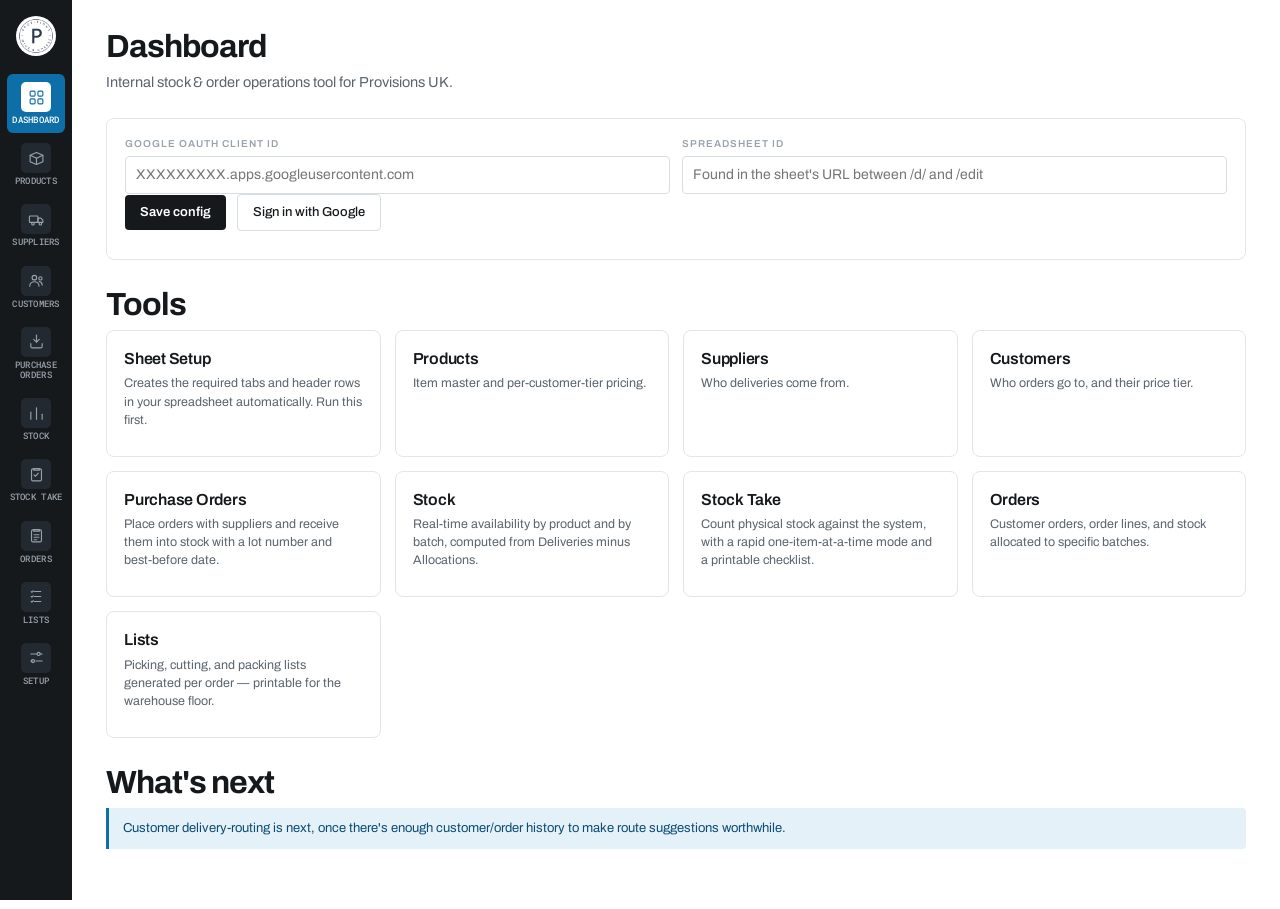
==== index.html @ 81fac797 "Make the "Needs attention" stat clickable, and show all attention reasons Clicking the tile toggles " ====
<!DOCTYPE html>
<html lang="en">
<head>
<meta charset="UTF-8">
<meta name="viewport" content="width=device-width, initial-scale=1">
<title>Provisions — Dashboard</title>
<script src="https://accounts.google.com/gsi/client" async defer></script>
<link rel="preconnect" href="https://fonts.googleapis.com">
<link rel="preconnect" href="https://fonts.gstatic.com" crossorigin>
<link href="https://fonts.googleapis.com/css2?family=Archivo:wght@400;500;600;700&family=Roboto+Mono:wght@400;500;700&display=swap" rel="stylesheet">
<link rel="stylesheet" href="css/style.css?v=11">
<link rel="icon" type="image/png" href="img/favicon.png">
</head>
<body>

<div class="app-sidebar">
  <a class="brand" href="index.html" title="Provisions UK"><img src="img/logo.png" alt="Provisions"></a>
  <nav class="app-nav">
    <a href="index.html" aria-current="page" title="Dashboard"><span class="rail-icon"><svg viewBox="0 0 24 24" fill="none" stroke="currentColor" stroke-width="1.6" stroke-linecap="round" stroke-linejoin="round"><rect x="3" y="3" width="7" height="7" rx="1.5"/><rect x="14" y="3" width="7" height="7" rx="1.5"/><rect x="3" y="14" width="7" height="7" rx="1.5"/><rect x="14" y="14" width="7" height="7" rx="1.5"/></svg></span><span class="rail-label">Dashboard</span></a>
    <a href="products.html" title="Products"><span class="rail-icon"><svg viewBox="0 0 24 24" fill="none" stroke="currentColor" stroke-width="1.6" stroke-linecap="round" stroke-linejoin="round"><path d="M3 7.5l9-4 9 4-9 4-9-4z"/><path d="M3 7.5v9l9 4 9-4v-9"/><path d="M12 11.5v9"/></svg></span><span class="rail-label">Products</span></a>
    <a href="suppliers.html" title="Suppliers"><span class="rail-icon"><svg viewBox="0 0 24 24" fill="none" stroke="currentColor" stroke-width="1.6" stroke-linecap="round" stroke-linejoin="round"><rect x="2" y="7" width="12" height="9" rx="1"/><path d="M14 10h4l3 3v3h-7z"/><circle cx="7" cy="18" r="1.8"/><circle cx="17.5" cy="18" r="1.8"/></svg></span><span class="rail-label">Suppliers</span></a>
    <a href="customers.html" title="Customers"><span class="rail-icon"><svg viewBox="0 0 24 24" fill="none" stroke="currentColor" stroke-width="1.6" stroke-linecap="round" stroke-linejoin="round"><circle cx="9" cy="8" r="3.2"/><path d="M2.5 20c0-3.6 2.9-6.2 6.5-6.2s6.5 2.6 6.5 6.2"/><circle cx="17.5" cy="9" r="2.3"/><path d="M15.8 13.5c2.6.5 4.2 2.4 4.2 5"/></svg></span><span class="rail-label">Customers</span></a>
    <a href="purchase-orders.html" title="Purchase Orders"><span class="rail-icon"><svg viewBox="0 0 24 24" fill="none" stroke="currentColor" stroke-width="1.6" stroke-linecap="round" stroke-linejoin="round"><path d="M12 3v10"/><path d="M8 9l4 4 4-4"/><path d="M4 15v4a2 2 0 0 0 2 2h12a2 2 0 0 0 2-2v-4"/></svg></span><span class="rail-label">Purchase orders</span></a>
    <a href="stock.html" title="Stock"><span class="rail-icon"><svg viewBox="0 0 24 24" fill="none" stroke="currentColor" stroke-width="1.6" stroke-linecap="round" stroke-linejoin="round"><path d="M4 20V10"/><path d="M12 20V4"/><path d="M20 20v-7"/></svg></span><span class="rail-label">Stock</span></a>
    <a href="stock-take.html" title="Stock Take"><span class="rail-icon"><svg viewBox="0 0 24 24" fill="none" stroke="currentColor" stroke-width="1.6" stroke-linecap="round" stroke-linejoin="round"><rect x="5" y="4" width="14" height="17" rx="2"/><path d="M9 3.5h6a1 1 0 0 1 1 1V6H8V4.5a1 1 0 0 1 1-1z"/><path d="M8.5 12.5l2 2 4-4.5"/></svg></span><span class="rail-label">Stock Take</span></a>
    <a href="orders.html" title="Orders"><span class="rail-icon"><svg viewBox="0 0 24 24" fill="none" stroke="currentColor" stroke-width="1.6" stroke-linecap="round" stroke-linejoin="round"><rect x="5" y="4" width="14" height="17" rx="2"/><path d="M9 3.5h6a1 1 0 0 1 1 1V6H8V4.5a1 1 0 0 1 1-1z"/><path d="M8.5 11h7M8.5 14.5h7M8.5 18h4"/></svg></span><span class="rail-label">Orders</span></a>
    <a href="lists.html" title="Lists"><span class="rail-icon"><svg viewBox="0 0 24 24" fill="none" stroke="currentColor" stroke-width="1.6" stroke-linecap="round" stroke-linejoin="round"><path d="M9 5h9M9 12h9M9 19h9"/><path d="M4.5 5l1 1 2-2M4.5 12l1 1 2-2M4.5 19l1 1 2-2"/></svg></span><span class="rail-label">Lists</span></a>
    <a href="setup.html" title="Setup"><span class="rail-icon"><svg viewBox="0 0 24 24" fill="none" stroke="currentColor" stroke-width="1.6" stroke-linecap="round" stroke-linejoin="round"><path d="M4 7h9M17 7h3M4 17h3M11 17h9"/><circle cx="15" cy="7" r="2.2"/><circle cx="7" cy="17" r="2.2"/></svg></span><span class="rail-label">Setup</span></a>
  </nav>
</div>

<main>
  <h2>Dashboard</h2>
  <p class="sub">Internal stock &amp; order operations tool for Provisions UK.</p>

  <div class="panel">
    <div class="panel-b" id="authArea">
      <div class="inline">
        <div class="field">
          <label>Google OAuth Client ID</label>
          <input id="clientId" placeholder="XXXXXXXXX.apps.googleusercontent.com">
        </div>
        <div class="field">
          <label>Spreadsheet ID</label>
          <input id="spreadsheetId" placeholder="Found in the sheet's URL between /d/ and /edit">
        </div>
      </div>
      <button type="button" class="btn" id="saveConfigBtn">Save config</button>
      <button type="button" class="btn ghost" id="signInBtn" style="margin-left:8px;">Sign in with Google</button>
      <div id="status" class="mono" style="margin-top:10px; font-size:12.5px; color:var(--steel);"></div>
    </div>
  </div>

  <div class="panel" id="upcomingCard" style="display:none;">
    <div class="panel-h" style="border:none; background:none; padding:0 0 8px;">
      <h3 style="text-transform:none; letter-spacing:normal; font-size:15px; color:var(--ink); font-weight:600;">Upcoming deliveries</h3>
    </div>
    <div id="upcomingList"></div>
  </div>

  <h2 style="margin-top:28px;">Tools</h2>
  <div class="grid">
    <a class="card" href="setup.html">
      <div class="nm">Sheet Setup</div>
      <div class="meta" style="font-family:Archivo,system-ui,sans-serif; font-size:12.5px; color:var(--steel); text-transform:none; letter-spacing:normal;">Creates the required tabs and header rows in your spreadsheet automatically. Run this first.</div>
    </a>
    <a class="card" href="products.html">
      <div class="nm">Products</div>
      <div class="meta" style="font-family:Archivo,system-ui,sans-serif; font-size:12.5px; color:var(--steel); text-transform:none; letter-spacing:normal;">Item master and per-customer-tier pricing.</div>
    </a>
    <a class="card" href="suppliers.html">
      <div class="nm">Suppliers</div>
      <div class="meta" style="font-family:Archivo,system-ui,sans-serif; font-size:12.5px; color:var(--steel); text-transform:none; letter-spacing:normal;">Who deliveries come from.</div>
    </a>
    <a class="card" href="customers.html">
      <div class="nm">Customers</div>
      <div class="meta" style="font-family:Archivo,system-ui,sans-serif; font-size:12.5px; color:var(--steel); text-transform:none; letter-spacing:normal;">Who orders go to, and their price tier.</div>
    </a>
    <a class="card" href="purchase-orders.html">
      <div class="nm">Purchase Orders</div>
      <div class="meta" style="font-family:Archivo,system-ui,sans-serif; font-size:12.5px; color:var(--steel); text-transform:none; letter-spacing:normal;">Place orders with suppliers and receive them into stock with a lot number and best-before date.</div>
    </a>
    <a class="card" href="stock.html">
      <div class="nm">Stock</div>
      <div class="meta" style="font-family:Archivo,system-ui,sans-serif; font-size:12.5px; color:var(--steel); text-transform:none; letter-spacing:normal;">Real-time availability by product and by batch, computed from Deliveries minus Allocations.</div>
    </a>
    <a class="card" href="stock-take.html">
      <div class="nm">Stock Take</div>
      <div class="meta" style="font-family:Archivo,system-ui,sans-serif; font-size:12.5px; color:var(--steel); text-transform:none; letter-spacing:normal;">Count physical stock against the system, with a rapid one-item-at-a-time mode and a printable checklist.</div>
    </a>
    <a class="card" href="orders.html">
      <div class="nm">Orders</div>
      <div class="meta" style="font-family:Archivo,system-ui,sans-serif; font-size:12.5px; color:var(--steel); text-transform:none; letter-spacing:normal;">Customer orders, order lines, and stock allocated to specific batches.</div>
    </a>
    <a class="card" href="lists.html">
      <div class="nm">Lists</div>
      <div class="meta" style="font-family:Archivo,system-ui,sans-serif; font-size:12.5px; color:var(--steel); text-transform:none; letter-spacing:normal;">Picking, cutting, and packing lists generated per order — printable for the warehouse floor.</div>
    </a>
  </div>

  <h2 style="margin-top:28px;">What's next</h2>
  <div class="note info">
    Customer delivery-routing is next, once there's enough customer/order history to make route
    suggestions worthwhile.
  </div>
</main>

<script src="js/config.js?v=1"></script>
<script src="js/sheets.js?v=1"></script>
<script src="js/util.js?v=1"></script>
<script>
  const status = document.getElementById('status');
  const signInBtn = document.getElementById('signInBtn');
  let tokenClient = null;

  function setStatus(msg, kind) {
    status.textContent = msg;
    status.style.color = kind === 'error' ? 'var(--crit)' : kind === 'ok' ? 'var(--ok)' : 'var(--steel)';
  }

  function refreshSignedInUI() {
    const token = tryResumeSession();
    if (token) {
      setStatus('Signed in — session active.', 'ok');
    }
  }

  // Turns a sheet's [header, ...rows] into plain objects keyed by header text.
  function toObjects(rows) {
    if (!rows.length) return [];
    const [head, ...rest] = rows;
    return rest.map(r => { const o = {}; head.forEach((h, i) => { o[h] = r[i] ?? ''; }); return o; });
  }

  function fmtDateShort(iso) {
    if (!iso) return '';
    const d = new Date(iso + 'T00:00:00');
    if (isNaN(d)) return iso;
    return d.toLocaleDateString('en-GB', { day: 'numeric', month: 'short', year: 'numeric' });
  }

  function fmtDateRange(s, e) {
    if (!s) return 'No date set';
    if (!e || e === s) return fmtDateShort(s);
    return `${fmtDateShort(s)} – ${fmtDateShort(e)}`;
  }

  // Purchase orders still awaiting delivery, soonest expected first — a
  // quick "what's arriving and roughly when" glance without leaving the
  // Dashboard. See purchase-orders.html for the full workflow.
  async function loadUpcoming() {
    const cfg = getStoredConfig();
    const token = tryResumeSession();
    const card = document.getElementById('upcomingCard');
    if (!token || !cfg.spreadsheetId) { card.style.display = 'none'; return; }
    card.style.display = 'block';
    const list = document.getElementById('upcomingList');
    try {
      const [poRows, polRows] = await Promise.all([
        sheetsGet(cfg.spreadsheetId, 'PurchaseOrders!A:Z', token),
        sheetsGet(cfg.spreadsheetId, 'PurchaseOrderLines!A:Z', token)
      ]);
      const pos = toObjects(poRows).filter(o => o.STATUS === 'Ordered' || !o.STATUS);
      pos.sort((a, b) => (a['EXPECTED START DATE'] || '9999').localeCompare(b['EXPECTED START DATE'] || '9999'));
      const countByPoId = {};
      toObjects(polRows).forEach(l => { countByPoId[l['PO ID']] = (countByPoId[l['PO ID']] || 0) + 1; });

      if (!pos.length) {
        list.innerHTML = `<div class="empty" style="padding:14px;">Nothing on order right now.</div>`;
        return;
      }
      list.innerHTML = pos.map(po => `
        <div class="bk-line">
          <div class="t"><strong>${escapeHtml(po.SUPPLIER)}</strong><span class="muted">${escapeHtml(po.ID)}</span></div>
          <div style="display:flex; justify-content:space-between; margin-top:2px; color:var(--steel); font-size:12px;">
            <span>${escapeHtml(fmtDateRange(po['EXPECTED START DATE'], po['EXPECTED END DATE']))}</span>
            <span>${countByPoId[po.ID] || 0} item(s)</span>
          </div>
        </div>
      `).join('') + `<div style="margin-top:10px;"><a href="purchase-orders.html" style="font-size:12.5px; color:var(--chill);">View all purchase orders →</a></div>`;
    } catch (err) {
      list.innerHTML = `<div class="note" style="margin:0;">Error loading purchase orders: ${escapeHtml(err.message)}</div>`;
    }
  }

  window.addEventListener('load', () => {
    const cfg = getStoredConfig();
    document.getElementById('clientId').value = cfg.clientId;
    document.getElementById('spreadsheetId').value = cfg.spreadsheetId;
    refreshSignedInUI();
    loadUpcoming();
  });

  document.getElementById('saveConfigBtn').addEventListener('click', () => {
    const clientId = document.getElementById('clientId').value.trim();
    const spreadsheetId = document.getElementById('spreadsheetId').value.trim();
    if (!clientId || !spreadsheetId) { setStatus('Enter both fields before saving.', 'error'); return; }
    saveStoredConfig(clientId, spreadsheetId);
    setStatus('Config saved for this browser.', 'ok');
  });

  signInBtn.addEventListener('click', () => {
    const clientId = document.getElementById('clientId').value.trim();
    if (!clientId) { setStatus('Paste your OAuth Client ID first.', 'error'); return; }
    tokenClient = initGoogleAuth({
      clientId,
      onToken: () => { setStatus('Signed in — session active.', 'ok'); loadUpcoming(); },
      onError: (err) => setStatus('Sign-in error: ' + err, 'error')
    });
    tokenClient.requestAccessToken();
  });
</script>
</body>
</html>
---- css/style.css ----
/* Provisions London — "Catalogue" restyle (option 1c)
   Drop-in replacement for css/style.css. Every selector from the previous
   sheet is still here, so all ten pages pick the new look up without any
   markup changes. Bump the ?v= query on each page's <link> when you deploy.

   What changed, in short:
   - Type: page titles are bigger and tighter; product/record names read as
     names, not as cells. Labels and column heads got quieter.
   - Tables: roomier rows, larger photo thumbnails, a 2px ink rule under the
     header instead of a grey fill, and optional category group rows
     (`tr.group` — see js/crud-page.js's `groupBy`).
   - Cards & stats: the bordered stat box is now a bare figure — number,
     label, nothing else. `.ticket` keeps the ink readout for the numbers
     that genuinely matter.
   - Sidebar, palette and every state colour are unchanged.
*/

:root{
  --ink:#16191C; --slate:#2C3238; --steel:#5A646E; --mist:#98A2AC;
  --line:#D8DDE2; --hair:#EDF0F2; --paper:#F7F8F9; --white:#fff;
  --chill:#0E6FA8; --chill-bg:#E4F1F9;
  --warn:#B4400E; --warn-bg:#FFE7D6;
  --yell:#7A6100; --yell-bg:#FBF3C0;
  --crit:#A32020; --crit-bg:#FBE7E7;
  --ok:#1F7A44; --ok-bg:#E4F3EA;
}
*{box-sizing:border-box;margin:0;padding:0}
body{font-family:Archivo,system-ui,sans-serif;background:var(--white);color:var(--ink);font-size:14px;line-height:1.45;-webkit-font-smoothing:antialiased}
.mono{font-family:'Roboto Mono',monospace;font-variant-numeric:tabular-nums}
button{font:inherit;cursor:pointer;border:none;background:none;color:inherit}
input,select,textarea{font:inherit;color:inherit}
:focus-visible{outline:2px solid var(--chill);outline-offset:2px}
::selection{background:var(--chill-bg)}

/* ---- chrome: left icon rail, ink palette (unchanged) */
.app-sidebar{position:fixed;top:0;left:0;bottom:0;width:72px;background:var(--ink);display:flex;flex-direction:column;align-items:center;gap:4px;padding:16px 0 20px;overflow-y:auto;z-index:20}
.app-sidebar .brand{display:grid;place-items:center;width:40px;height:40px;margin-bottom:14px;border-radius:50%;background:#fff;text-decoration:none;flex-shrink:0;overflow:hidden}
.app-sidebar .brand img{width:100%;height:100%;display:block}
.app-nav{display:flex;flex-direction:column;align-items:center;gap:2px;width:100%}
.app-nav a{display:flex;flex-direction:column;align-items:center;gap:3px;width:58px;padding:8px 2px;border-radius:6px;text-decoration:none;color:var(--mist);transition:background .12s ease,color .12s ease}
.app-nav a:hover{background:#232930;color:#fff}
.app-nav a[aria-current=page]{background:var(--chill);color:#fff}
.app-nav a[aria-current=page] .rail-icon{background:#fff;color:var(--chill)}
.rail-icon{display:grid;place-items:center;width:30px;height:30px;border-radius:5px;background:#232930;color:inherit}
.rail-icon svg{width:17px;height:17px}
.rail-label{font-family:'Roboto Mono',monospace;font-size:8.5px;font-weight:500;letter-spacing:.03em;text-transform:uppercase;text-align:center;line-height:1.2}
main{padding:30px 34px 44px;max-width:1500px;margin:0 auto 0 72px}
@media (max-width:640px){
  .app-sidebar{width:56px}
  .app-sidebar .brand{width:28px;height:28px;font-size:13px}
  .app-nav a{width:48px;padding:6px 2px}
  .rail-icon{width:24px;height:24px}
  .rail-icon svg{width:14px;height:14px}
  .rail-label{font-size:7.5px}
  main{margin-left:56px!important;padding:18px 14px}
}

/* ---- structure: the page title carries the weight now */
h2{font-size:32px;font-weight:700;letter-spacing:-.03em;line-height:1.06;margin-bottom:8px}
.sub{color:var(--steel);font-size:14.5px;line-height:1.5;margin-bottom:24px;max-width:66ch;text-wrap:pretty}
.kicker{font-family:'Roboto Mono',monospace;font-size:10.5px;letter-spacing:.15em;text-transform:uppercase;color:var(--chill);display:block;margin-bottom:6px}
.panel{background:var(--white);border:1px solid #E3E6E9;border-radius:8px;margin-bottom:20px;overflow:hidden}
.panel-h{padding:14px 18px;border-bottom:1px solid #E3E6E9;display:flex;align-items:center;gap:12px;flex-wrap:wrap;background:var(--white)}
.panel-h h3{font-size:15px;font-weight:600;letter-spacing:-.01em;color:var(--ink);text-transform:none}
.panel-b{padding:18px}
.row{display:flex;gap:18px;flex-wrap:wrap}
.col{flex:1;min-width:290px}

/* ---- tables: a catalogue listing, not a grid of cells */
table{width:100%;border-collapse:collapse;font-size:14px}
th{text-align:left;font-size:10px;text-transform:uppercase;letter-spacing:.1em;color:var(--mist);font-weight:600;padding:0 12px 10px;border-bottom:2px solid var(--ink);background:var(--white);position:sticky;top:0;z-index:2}
td{padding:13px 12px;border-bottom:1px solid var(--hair);vertical-align:middle}
tbody tr:hover{background:#FBFCFC}
td.num,th.num{text-align:right;font-family:'Roboto Mono',monospace;font-variant-numeric:tabular-nums}
td.num{font-size:13.5px;color:var(--steel)}
.scroll{max-height:640px;overflow:auto}
th.sortable{cursor:pointer;user-select:none;transition:color .12s}
th.sortable:hover{color:var(--ink)}
td.cell-detail{cursor:pointer;font-size:16px;font-weight:600;letter-spacing:-.015em;color:var(--ink)}
td.cell-detail:hover{color:var(--chill)}
td.cell-editable{cursor:pointer;border-radius:3px}
td.cell-editable:hover{background:var(--chill-bg)}
td.cell-editable input,td.cell-editable select{padding:4px 6px}
td img{border-radius:3px}

/* Category group rows — emitted by initCrudTable's `groupBy` option. */
tr.group td{padding:26px 12px 8px;border-bottom:2px solid var(--ink);background:var(--white)}
tr.group:hover{background:var(--white)}
tr.group:first-child td{padding-top:4px}
tr.group .g-name{font-size:15px;font-weight:700;letter-spacing:-.01em;color:var(--ink)}
tr.group .g-count{font-family:'Roboto Mono',monospace;font-size:11px;color:var(--mist);margin-left:10px}

/* Catalogue mode — emitted by initCrudTable's `catalogue` option (Products).
   Category tabs + bare stat figures + grouped card rows, in place of the
   plain sortable table. See js/crud-page.js's renderCatalogue(). */
.cat-toolbar{display:flex;align-items:flex-end;justify-content:space-between;gap:24px;flex-wrap:wrap;border-bottom:1px solid #E3E6E9;padding-bottom:0;margin-bottom:0}
.cat-tabs{display:flex;gap:0;flex-wrap:wrap}
.cat-tab{display:flex;align-items:center;gap:7px;padding:0 16px 10px;margin-bottom:-1px;border-bottom:2px solid transparent;color:var(--steel);font-size:14px;font-weight:500;cursor:pointer;background:none;border-left:none;border-right:none;border-top:none}
.cat-tab .n{font-family:'Roboto Mono',monospace;font-size:11px;color:var(--mist)}
.cat-tab.active{border-bottom-color:var(--ink);color:var(--ink);font-weight:600}
.cat-tab:hover:not(.active){color:var(--ink)}
.cat-search{display:flex;align-items:center;gap:8px;padding-bottom:10px}
.cat-search input[type="search"]{border:none;padding:0;width:170px;font-size:13px;color:var(--ink);background:none}
.cat-search input[type="search"]::placeholder{color:var(--mist)}
.cat-search kbd{font-family:'Roboto Mono',monospace;font-size:11px;color:var(--mist);border:1px solid #E3E6E9;border-radius:3px;padding:1px 5px}
.cat-stats{display:flex;gap:34px;flex-wrap:wrap;padding:22px 0 0}
.stat.filterable{cursor:pointer;border-radius:4px;padding:4px 8px;margin:-4px 26px -4px -8px;transition:background .12s ease}
.stat.filterable:hover{background:#F5F7F8}
.stat.filter-active{background:var(--warn-bg)}
.stat.filter-active .l{color:var(--warn)}
.cat-groups{padding:20px 0 0}
.cat-group{margin-bottom:26px}
.cat-group-head{display:flex;align-items:baseline;gap:10px;padding-bottom:8px;border-bottom:2px solid var(--ink)}
.cat-group-head .g-name{font-size:15px;font-weight:700;letter-spacing:-.01em;color:var(--ink)}
.cat-group-head .g-count{font-family:'Roboto Mono',monospace;font-size:11px;color:var(--mist)}
.cat-group-head .g-spacer{flex:1}
.cat-group-head .g-col{font-size:10px;text-transform:uppercase;letter-spacing:.1em;color:var(--mist);font-weight:600;width:110px;text-align:right}
.cat-group-head .g-col.gp{width:90px}
.cat-row{display:flex;align-items:center;gap:16px;padding:13px 0;border-bottom:1px solid var(--hair);cursor:pointer;flex-wrap:wrap}
.cat-row:hover{background:#FBFCFC}
.cat-row .cr-photo{width:54px;height:54px;border-radius:3px;background:var(--hair);flex:none;object-fit:cover;display:block}
.cat-row .cr-info{min-width:220px;flex:1}
.cat-row .cr-name-line{display:flex;align-items:baseline;gap:9px;flex-wrap:wrap}
.cat-row .cr-name{font-size:16px;font-weight:600;letter-spacing:-.015em;color:var(--ink)}
.cat-row .cr-sub{font-size:13px;color:var(--steel);margin-top:2px}
.cat-row .cr-meta{font-family:'Roboto Mono',monospace;font-size:11.5px;color:var(--mist);width:170px;flex:none}
.cat-row .cr-price{width:110px;text-align:right;font-family:'Roboto Mono',monospace;font-size:13.5px;color:var(--steel);font-variant-numeric:tabular-nums;flex:none}
.cat-row .cr-price.big{font-size:15px;font-weight:600;color:var(--ink)}
.cat-row .cr-gp{width:90px;text-align:right;font-family:'Roboto Mono',monospace;font-size:13.5px;font-weight:600;font-variant-numeric:tabular-nums;flex:none}

/* Detail dialog header, richer for catalogue mode: photo + kicker + subline */
.dlg-h.detail{align-items:flex-start;gap:18px}
.dlg-h.detail .dlg-photo{width:84px;height:84px;border-radius:3px;background:var(--hair);flex:none;object-fit:cover;display:block}
.dlg-h.detail .dlg-kicker{font-family:'Roboto Mono',monospace;font-size:10.5px;letter-spacing:.14em;text-transform:uppercase;color:var(--chill)}
.dlg-h.detail .ttl{margin-top:4px}
.row.grid3{display:grid;grid-template-columns:repeat(auto-fill,minmax(200px,1fr));gap:2px 24px}
.row.grid3 .col.field{min-width:0}

/* Search + column-visibility toolbar above a table */
.filter-bar{display:flex;gap:10px;align-items:center;flex-wrap:wrap;margin:0 0 6px}
.filter-bar input[type="search"]{width:280px}
.col-picker-wrap{position:relative;display:inline-block}
.col-menu{position:absolute;left:0;top:calc(100% + 6px);background:#fff;border:1px solid var(--line);border-radius:6px;box-shadow:0 12px 30px rgba(20,24,28,.18);padding:10px 12px;z-index:15;min-width:190px;max-height:280px;overflow-y:auto}
.col-menu label{display:flex;align-items:center;gap:8px;font-family:Archivo,sans-serif;font-size:13px;font-weight:400;color:var(--ink);text-transform:none;letter-spacing:normal;margin:6px 0;white-space:nowrap}
.col-menu label:first-child{margin-top:0}
.col-menu label:last-child{margin-bottom:0}
input[type="checkbox"]{width:auto}

/* ---- bits */
.tag{display:inline-block;font-family:'Roboto Mono',monospace;font-size:9.5px;letter-spacing:.06em;padding:2px 6px;border-radius:3px;text-transform:uppercase;font-weight:500;white-space:nowrap}
.t-chill{background:var(--chill-bg);color:var(--chill)}
.t-amb{background:#EEF0F2;color:var(--steel)}
.t-warn{background:var(--warn-bg);color:var(--warn)}
.t-yell{background:var(--yell-bg);color:var(--yell)}
.t-crit{background:var(--crit-bg);color:var(--crit)}
.t-ok{background:var(--ok-bg);color:var(--ok)}
.t-ldo{background:#F0E8F7;color:#6B3FA0}
.code{font-family:'Roboto Mono',monospace;font-size:11.5px;color:var(--mist)}
.muted{color:var(--mist)}
.neg{color:var(--crit);font-weight:600}
.btn{background:var(--ink);color:#fff;padding:8px 15px;border-radius:4px;font-size:13px;font-weight:600;transition:background .12s}
.btn:hover{background:var(--slate)}
.btn:active{background:#000}
.btn.ghost{background:none;color:var(--ink);border:1px solid var(--line);font-weight:500}
.btn.ghost:hover{background:#F5F7F8;border-color:#C7CDD3}
.btn.danger{background:var(--crit)}
.btn.danger:hover{background:#8A1A1A}
.btn:disabled{opacity:.4;cursor:not-allowed}
.btn.sm{padding:6px 11px;font-size:12px}
label{display:block;font-size:10px;text-transform:uppercase;letter-spacing:.1em;color:var(--mist);font-weight:600;margin-bottom:5px}
input,select,textarea{width:100%;padding:8px 10px;border:1px solid var(--line);border-radius:4px;background:#fff}
input:hover,select:hover,textarea:hover{border-color:#C7CDD3}
input:disabled,select:disabled{background:#F5F7F8;color:var(--steel);cursor:not-allowed}
input.mono{font-family:'Roboto Mono',monospace}
.field{margin-bottom:14px}
.inline{display:flex;gap:12px;align-items:flex-end;flex-wrap:wrap}
.inline .field{margin-bottom:0;flex:1;min-width:120px}

/* the signature: a weight-ticket readout for the number that matters */
.ticket{background:var(--ink);color:#fff;border-radius:5px;padding:14px 16px;display:flex;align-items:baseline;gap:12px}
.ticket .n{font-family:'Roboto Mono',monospace;font-size:30px;font-weight:700;letter-spacing:-.02em;line-height:1}
.ticket .u{font-family:'Roboto Mono',monospace;font-size:12px;color:var(--mist)}
.ticket .l{font-size:10px;text-transform:uppercase;letter-spacing:.1em;color:var(--mist);margin-left:auto;text-align:right;line-height:1.5}
.ticket.short .n{color:#FF8A8A}

/* stats read as figures on the page, not as boxes */
.stat{border:none;border-radius:0;padding:0;background:none;flex:0 0 auto;min-width:0;margin-right:34px}
.stat .n{display:block;font-family:'Roboto Mono',monospace;font-size:24px;font-weight:700;letter-spacing:-.02em;line-height:1.1;color:var(--ink)}
.stat .l{display:block;font-size:10px;text-transform:uppercase;letter-spacing:.1em;color:var(--mist);font-weight:600;margin-bottom:4px}
.stat.alert .n{color:var(--warn)}
.stat.bad .n{color:var(--crit)}

.note{background:var(--warn-bg);border-left:3px solid var(--warn);padding:11px 14px;font-size:13px;border-radius:0 4px 4px 0;margin-bottom:16px;color:#6B4200}
.note.info{background:var(--chill-bg);border-left-color:var(--chill);color:#0A4C74}
.note.ok{background:var(--ok-bg);border-left-color:var(--ok);color:#155C33}
details.fold{background:var(--white);border:1px solid #E3E6E9;border-radius:8px;margin-bottom:20px;overflow:hidden}
details.fold>summary{padding:14px 18px;cursor:pointer;display:flex;align-items:center;gap:12px;flex-wrap:wrap;background:var(--white);list-style:none;user-select:none}
details.fold>summary::-webkit-details-marker{display:none}
details.fold>summary::before{content:'';width:0;height:0;border-left:6px solid var(--mist);border-top:4.5px solid transparent;border-bottom:4.5px solid transparent;transition:transform .15s;flex:none}
details.fold[open]>summary::before{transform:rotate(90deg)}
details.fold>summary:hover{background:#FBFCFC}
details.fold>summary h3{font-size:15px;font-weight:600;letter-spacing:-.01em;color:var(--ink);text-transform:none}
details.fold[open]>summary{border-bottom:1px solid #E3E6E9}
.grid{display:grid;grid-template-columns:repeat(auto-fill,minmax(248px,1fr));gap:14px;margin-bottom:20px}
.card{background:var(--white);border:1px solid #E3E6E9;border-radius:8px;padding:16px 17px;text-align:left;
  cursor:pointer;transition:border-color .12s,box-shadow .12s,transform .12s;display:block;width:100%}
.card:hover{border-color:var(--chill);box-shadow:0 4px 16px rgba(20,24,28,.08);transform:translateY(-1px)}
.card .nm{font-weight:600;font-size:16px;letter-spacing:-.015em;margin-bottom:4px}
.card .meta{font-family:'Roboto Mono',monospace;font-size:11px;color:var(--mist);margin-bottom:11px}
.card .figs{display:flex;align-items:baseline;gap:9px}
.card .big{font-family:'Roboto Mono',monospace;font-size:24px;font-weight:700;line-height:1;letter-spacing:-.02em}
.card .unit{font-size:10px;text-transform:uppercase;letter-spacing:.1em;color:var(--mist);font-weight:600}
.card .money{margin-left:auto;font-family:'Roboto Mono',monospace;font-size:13.5px;font-weight:500}
.card.urgent{border-left:3px solid var(--crit)}
.card.quiet{background:#FBFCFC}
.card.quiet .big{color:var(--mist)}
a.card{color:inherit;text-decoration:none}

/* order form: catalogue left, live basket right */
.of{display:grid;grid-template-columns:1fr 340px;gap:18px;align-items:start}
.of .basket{position:sticky;top:96px}
@media (max-width:980px){.of{grid-template-columns:1fr}.of .basket{position:static}}
table.form td{padding:8px 10px}
table.form tr.sec td{background:var(--white);border-bottom:2px solid var(--ink);font-weight:700;font-size:14px;text-transform:none;letter-spacing:-.01em;color:var(--ink);padding:20px 10px 7px}
table.form tr.none{opacity:.5}
table.form input[type=number]{width:66px;padding:5px 7px;text-align:right;font-family:'Roboto Mono',monospace}
table.form select{padding:5px 7px;font-size:13px;max-width:220px}
.qbtn{border:1px solid var(--line);background:#fff;width:26px;height:28px;border-radius:4px;font-size:14px;line-height:1;color:var(--steel)}
.qbtn:hover{background:#F5F7F8;color:var(--ink)}
.bk-line{padding:9px 0;border-bottom:1px solid var(--hair);font-size:13px}
.bk-line:last-child{border-bottom:none}
.bk-line .t{display:flex;gap:8px;align-items:baseline}
.bk-line .t strong{flex:1;font-weight:600}
.bk-tot{display:flex;justify-content:space-between;padding:5px 0;font-size:13px}
.bk-tot.big{font-size:16px;font-weight:700;letter-spacing:-.01em;border-top:1px solid var(--line);margin-top:6px;padding-top:10px}
.back{display:inline-flex;align-items:center;gap:6px;font-size:13px;color:var(--steel);margin-bottom:12px;text-decoration:none}
.back:hover{color:var(--ink)}
.empty{padding:52px 24px;text-align:center;color:var(--steel);font-size:13.5px;line-height:1.5}
.empty strong{display:block;font-size:19px;font-weight:700;letter-spacing:-.02em;color:var(--ink);margin-bottom:6px}
.bar{height:5px;background:var(--hair);border-radius:3px;overflow:hidden}
.bar i{display:block;height:100%;background:var(--chill)}
pre.csv{background:var(--ink);color:#D6DCE2;padding:14px;border-radius:5px;font-family:'Roboto Mono',monospace;font-size:11px;overflow:auto;max-height:280px;line-height:1.6}
.toast{position:fixed;bottom:18px;left:50%;transform:translateX(-50%);background:var(--ink);color:#fff;padding:11px 20px;border-radius:5px;font-size:13px;z-index:60;box-shadow:0 6px 20px rgba(0,0,0,.25)}

/* Every <dialog> on the site shares this shape. The *{margin:0} reset above
   cancels dialog:modal's default margin:auto centering, which is why an
   unstyled dialog opens pinned to the top-left instead of centered — the
   `margin:auto` below is the fix, not decoration. */
dialog{border:none;border-radius:8px;padding:0;max-width:760px;width:94%;box-shadow:0 24px 70px rgba(0,0,0,.32);margin:auto}
dialog::backdrop{background:rgba(20,24,28,.55)}
.dlg-h{padding:26px 28px 20px;border-bottom:1px solid #E3E6E9;display:flex;align-items:flex-start;justify-content:space-between;gap:16px}
.dlg-h .ttl{font-size:27px;font-weight:700;letter-spacing:-.025em;line-height:1.1;color:var(--ink)}
.dlg-h .subtitle{font-size:13.5px;color:var(--steel);font-weight:400;margin-top:5px}
.dlg-close{width:30px;height:30px;border-radius:6px;display:grid;place-items:center;color:var(--mist);flex-shrink:0}
.dlg-close:hover{background:#F5F7F8;color:var(--ink)}
.dlg-b{padding:22px 28px;max-height:64vh;overflow:auto}
.dlg-f{padding:15px 28px;border-top:1px solid #E3E6E9;display:flex;gap:9px;justify-content:flex-end;background:#FBFCFC}

/* Date-range popover picker — see js/daterange.js */
.dr-trigger{width:100%;text-align:left;padding:8px 10px;border:1px solid var(--line);border-radius:4px;background:#fff;font-size:13px;color:var(--ink)}
.dr-trigger:hover{background:#FBFCFC}
.daterange{position:relative;display:inline-block;width:100%}
.dr-pop{position:absolute;top:calc(100% + 6px);left:0;background:#fff;border:1px solid var(--line);border-radius:6px;box-shadow:0 12px 30px rgba(20,24,28,.18);padding:12px;z-index:20;width:260px}
.dr-hd{display:flex;align-items:center;justify-content:space-between;margin-bottom:8px}
.dr-hd .dr-label{font-size:13px;font-weight:600;color:var(--ink)}
.dr-nav{width:24px;height:24px;border-radius:4px;font-size:15px;line-height:1;color:var(--steel)}
.dr-nav:hover{background:#F5F7F8;color:var(--ink)}
.dr-dow{display:grid;grid-template-columns:repeat(7,1fr);text-align:center;font-size:10px;color:var(--mist);text-transform:uppercase;letter-spacing:.05em;margin-bottom:4px}
.dr-days{display:grid;grid-template-columns:repeat(7,1fr);gap:2px}
.dr-day{aspect-ratio:1;border-radius:4px;font-size:12.5px;font-family:'Roboto Mono',monospace;color:var(--ink);display:flex;align-items:center;justify-content:center}
.dr-day:not(.dr-pad):hover{background:#F5F7F8}
.dr-day.dr-today{font-weight:700;color:var(--chill)}
.dr-day.dr-in{background:var(--chill-bg);border-radius:0}
.dr-day.dr-sel{background:var(--chill);color:#fff;font-weight:600}
.dr-ft{display:flex;justify-content:space-between;margin-top:10px;padding-top:10px;border-top:1px solid var(--line)}
.dr-ft button{font-size:12px;color:var(--steel);padding:4px 8px;border-radius:4px}
.dr-ft button:hover{background:#F5F7F8;color:var(--ink)}
.dr-ft .dr-done{color:var(--chill);font-weight:600}

/* Searchable <select> enhancement — see js/searchable-select.js */
.cbx{position:relative}
.cbx-trigger{width:100%;display:flex;align-items:center;justify-content:space-between;gap:8px;padding:8px 10px;border:1px solid var(--line);border-radius:4px;background:#fff;font-size:14px;text-align:left;color:var(--ink)}
.cbx-trigger svg{color:var(--mist);flex-shrink:0}
.cbx-trigger .cbx-label{overflow:hidden;text-overflow:ellipsis;white-space:nowrap}
.cbx-trigger.cbx-placeholder .cbx-label{color:var(--mist)}
.cbx-trigger.cbx-open{border-color:var(--chill)}
.cbx-trigger.cbx-disabled{background:#F5F7F8;color:var(--steel);cursor:not-allowed}
.cbx-pop{position:absolute;top:calc(100% + 4px);left:0;right:0;background:#fff;border:1px solid var(--line);border-radius:6px;box-shadow:0 12px 30px rgba(20,24,28,.18);z-index:20;overflow:hidden}
.cbx-search{width:100%;border:none;border-bottom:1px solid var(--line);border-radius:0;padding:10px 12px;font-size:13.5px}
.cbx-search:focus{outline:none}
.cbx-list{max-height:220px;overflow-y:auto;padding:4px}
.cbx-opt{display:block;width:100%;text-align:left;padding:7px 10px;border-radius:4px;font-size:13.5px;color:var(--ink)}
.cbx-opt:hover,.cbx-opt.cbx-active{background:var(--chill-bg);color:var(--chill)}
.cbx-opt.cbx-selected{font-weight:600}
.cbx-empty{padding:12px 10px;font-size:13px;color:var(--steel);text-align:center}

/* In-dialog "discard unsaved changes?" prompt — see js/dialog-guard.js */
.discard-panel{display:none;position:absolute;inset:0;background:rgba(20,24,28,.55);align-items:center;justify-content:center;padding:20px;z-index:5}
.discard-panel.open{display:flex}
.discard-panel .box{background:#fff;border:1px solid var(--line);border-radius:8px;box-shadow:0 20px 60px rgba(0,0,0,.3);padding:20px 22px;max-width:340px;width:100%}
.discard-panel h3{margin:0 0 6px;font-size:17px;font-weight:700;letter-spacing:-.02em;color:var(--ink)}
.discard-panel p{margin:0 0 14px;font-size:13px;color:var(--steel);line-height:1.5}
.discard-panel .actions{display:flex;gap:8px;justify-content:flex-end}
.discard-panel .actions button{margin:0}
@media (max-width:640px){main{padding:16px 14px}h2{font-size:26px}.ticket .n{font-size:24px}}
@media (prefers-reduced-motion:reduce){*{transition:none!important;animation:none!important}}

/* Picking/cutting/packing lists get printed and taken to the warehouse
   floor — strip the app chrome down to just the list content. */
.print-only{display:none}
@media print{
  .app-sidebar,.no-print{display:none!important}
  main{margin-left:0!important;max-width:none;padding:0}
  body{background:#fff}
  .panel{break-inside:avoid;box-shadow:none;border-color:#000}
  th{border-bottom-color:#000}
  tr.group td{border-bottom-color:#000}
  .print-only{display:inline-block}
  .blank-line{width:70px;height:1em;border-bottom:1px solid #000}
}
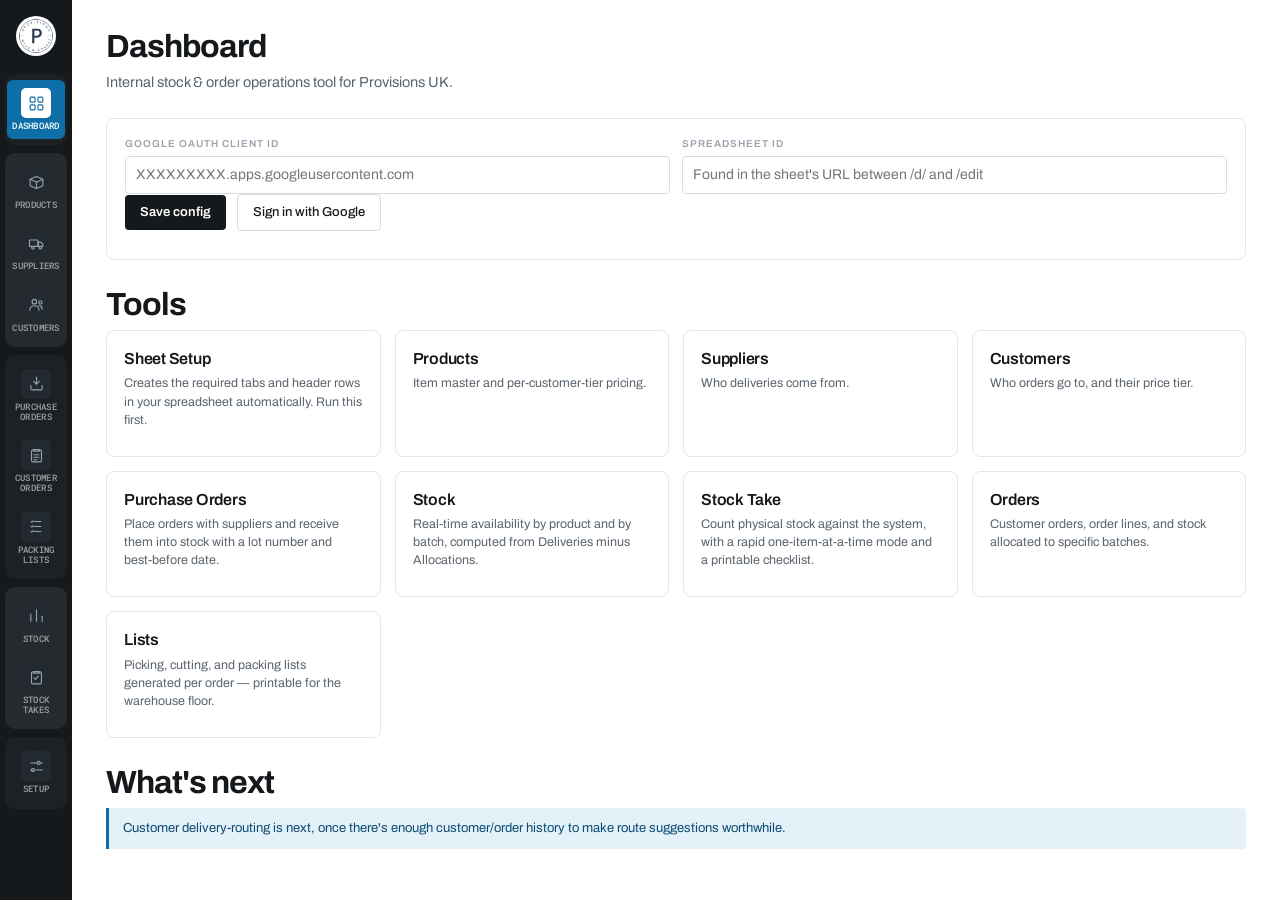
==== commit d8470902: "Group sidebar nav into shaded sections, reorder & rename labels Wraps the sidebar links into five gr" ====
--- a/index.html
+++ b/index.html
@@ -8,7 +8,7 @@
 <link rel="preconnect" href="https://fonts.googleapis.com">
 <link rel="preconnect" href="https://fonts.gstatic.com" crossorigin>
 <link href="https://fonts.googleapis.com/css2?family=Archivo:wght@400;500;600;700&family=Roboto+Mono:wght@400;500;700&display=swap" rel="stylesheet">
-<link rel="stylesheet" href="css/style.css?v=11">
+<link rel="stylesheet" href="css/style.css?v=12">
 <link rel="icon" type="image/png" href="img/favicon.png">
 </head>
 <body>
@@ -16,16 +16,26 @@
 <div class="app-sidebar">
   <a class="brand" href="index.html" title="Provisions UK"><img src="img/logo.png" alt="Provisions"></a>
   <nav class="app-nav">
-    <a href="index.html" aria-current="page" title="Dashboard"><span class="rail-icon"><svg viewBox="0 0 24 24" fill="none" stroke="currentColor" stroke-width="1.6" stroke-linecap="round" stroke-linejoin="round"><rect x="3" y="3" width="7" height="7" rx="1.5"/><rect x="14" y="3" width="7" height="7" rx="1.5"/><rect x="3" y="14" width="7" height="7" rx="1.5"/><rect x="14" y="14" width="7" height="7" rx="1.5"/></svg></span><span class="rail-label">Dashboard</span></a>
-    <a href="products.html" title="Products"><span class="rail-icon"><svg viewBox="0 0 24 24" fill="none" stroke="currentColor" stroke-width="1.6" stroke-linecap="round" stroke-linejoin="round"><path d="M3 7.5l9-4 9 4-9 4-9-4z"/><path d="M3 7.5v9l9 4 9-4v-9"/><path d="M12 11.5v9"/></svg></span><span class="rail-label">Products</span></a>
-    <a href="suppliers.html" title="Suppliers"><span class="rail-icon"><svg viewBox="0 0 24 24" fill="none" stroke="currentColor" stroke-width="1.6" stroke-linecap="round" stroke-linejoin="round"><rect x="2" y="7" width="12" height="9" rx="1"/><path d="M14 10h4l3 3v3h-7z"/><circle cx="7" cy="18" r="1.8"/><circle cx="17.5" cy="18" r="1.8"/></svg></span><span class="rail-label">Suppliers</span></a>
-    <a href="customers.html" title="Customers"><span class="rail-icon"><svg viewBox="0 0 24 24" fill="none" stroke="currentColor" stroke-width="1.6" stroke-linecap="round" stroke-linejoin="round"><circle cx="9" cy="8" r="3.2"/><path d="M2.5 20c0-3.6 2.9-6.2 6.5-6.2s6.5 2.6 6.5 6.2"/><circle cx="17.5" cy="9" r="2.3"/><path d="M15.8 13.5c2.6.5 4.2 2.4 4.2 5"/></svg></span><span class="rail-label">Customers</span></a>
-    <a href="purchase-orders.html" title="Purchase Orders"><span class="rail-icon"><svg viewBox="0 0 24 24" fill="none" stroke="currentColor" stroke-width="1.6" stroke-linecap="round" stroke-linejoin="round"><path d="M12 3v10"/><path d="M8 9l4 4 4-4"/><path d="M4 15v4a2 2 0 0 0 2 2h12a2 2 0 0 0 2-2v-4"/></svg></span><span class="rail-label">Purchase orders</span></a>
-    <a href="stock.html" title="Stock"><span class="rail-icon"><svg viewBox="0 0 24 24" fill="none" stroke="currentColor" stroke-width="1.6" stroke-linecap="round" stroke-linejoin="round"><path d="M4 20V10"/><path d="M12 20V4"/><path d="M20 20v-7"/></svg></span><span class="rail-label">Stock</span></a>
-    <a href="stock-take.html" title="Stock Take"><span class="rail-icon"><svg viewBox="0 0 24 24" fill="none" stroke="currentColor" stroke-width="1.6" stroke-linecap="round" stroke-linejoin="round"><rect x="5" y="4" width="14" height="17" rx="2"/><path d="M9 3.5h6a1 1 0 0 1 1 1V6H8V4.5a1 1 0 0 1 1-1z"/><path d="M8.5 12.5l2 2 4-4.5"/></svg></span><span class="rail-label">Stock Take</span></a>
-    <a href="orders.html" title="Orders"><span class="rail-icon"><svg viewBox="0 0 24 24" fill="none" stroke="currentColor" stroke-width="1.6" stroke-linecap="round" stroke-linejoin="round"><rect x="5" y="4" width="14" height="17" rx="2"/><path d="M9 3.5h6a1 1 0 0 1 1 1V6H8V4.5a1 1 0 0 1 1-1z"/><path d="M8.5 11h7M8.5 14.5h7M8.5 18h4"/></svg></span><span class="rail-label">Orders</span></a>
-    <a href="lists.html" title="Lists"><span class="rail-icon"><svg viewBox="0 0 24 24" fill="none" stroke="currentColor" stroke-width="1.6" stroke-linecap="round" stroke-linejoin="round"><path d="M9 5h9M9 12h9M9 19h9"/><path d="M4.5 5l1 1 2-2M4.5 12l1 1 2-2M4.5 19l1 1 2-2"/></svg></span><span class="rail-label">Lists</span></a>
-    <a href="setup.html" title="Setup"><span class="rail-icon"><svg viewBox="0 0 24 24" fill="none" stroke="currentColor" stroke-width="1.6" stroke-linecap="round" stroke-linejoin="round"><path d="M4 7h9M17 7h3M4 17h3M11 17h9"/><circle cx="15" cy="7" r="2.2"/><circle cx="7" cy="17" r="2.2"/></svg></span><span class="rail-label">Setup</span></a>
+    <div class="nav-group">
+      <a href="index.html" aria-current="page" title="Dashboard"><span class="rail-icon"><svg viewBox="0 0 24 24" fill="none" stroke="currentColor" stroke-width="1.6" stroke-linecap="round" stroke-linejoin="round"><rect x="3" y="3" width="7" height="7" rx="1.5"/><rect x="14" y="3" width="7" height="7" rx="1.5"/><rect x="3" y="14" width="7" height="7" rx="1.5"/><rect x="14" y="14" width="7" height="7" rx="1.5"/></svg></span><span class="rail-label">Dashboard</span></a>
+    </div>
+    <div class="nav-group">
+      <a href="products.html" title="Products"><span class="rail-icon"><svg viewBox="0 0 24 24" fill="none" stroke="currentColor" stroke-width="1.6" stroke-linecap="round" stroke-linejoin="round"><path d="M3 7.5l9-4 9 4-9 4-9-4z"/><path d="M3 7.5v9l9 4 9-4v-9"/><path d="M12 11.5v9"/></svg></span><span class="rail-label">Products</span></a>
+      <a href="suppliers.html" title="Suppliers"><span class="rail-icon"><svg viewBox="0 0 24 24" fill="none" stroke="currentColor" stroke-width="1.6" stroke-linecap="round" stroke-linejoin="round"><rect x="2" y="7" width="12" height="9" rx="1"/><path d="M14 10h4l3 3v3h-7z"/><circle cx="7" cy="18" r="1.8"/><circle cx="17.5" cy="18" r="1.8"/></svg></span><span class="rail-label">Suppliers</span></a>
+      <a href="customers.html" title="Customers"><span class="rail-icon"><svg viewBox="0 0 24 24" fill="none" stroke="currentColor" stroke-width="1.6" stroke-linecap="round" stroke-linejoin="round"><circle cx="9" cy="8" r="3.2"/><path d="M2.5 20c0-3.6 2.9-6.2 6.5-6.2s6.5 2.6 6.5 6.2"/><circle cx="17.5" cy="9" r="2.3"/><path d="M15.8 13.5c2.6.5 4.2 2.4 4.2 5"/></svg></span><span class="rail-label">Customers</span></a>
+    </div>
+    <div class="nav-group">
+      <a href="purchase-orders.html" title="Purchase Orders"><span class="rail-icon"><svg viewBox="0 0 24 24" fill="none" stroke="currentColor" stroke-width="1.6" stroke-linecap="round" stroke-linejoin="round"><path d="M12 3v10"/><path d="M8 9l4 4 4-4"/><path d="M4 15v4a2 2 0 0 0 2 2h12a2 2 0 0 0 2-2v-4"/></svg></span><span class="rail-label">Purchase Orders</span></a>
+      <a href="orders.html" title="Customer Orders"><span class="rail-icon"><svg viewBox="0 0 24 24" fill="none" stroke="currentColor" stroke-width="1.6" stroke-linecap="round" stroke-linejoin="round"><rect x="5" y="4" width="14" height="17" rx="2"/><path d="M9 3.5h6a1 1 0 0 1 1 1V6H8V4.5a1 1 0 0 1 1-1z"/><path d="M8.5 11h7M8.5 14.5h7M8.5 18h4"/></svg></span><span class="rail-label">Customer Orders</span></a>
+      <a href="lists.html" title="Packing Lists"><span class="rail-icon"><svg viewBox="0 0 24 24" fill="none" stroke="currentColor" stroke-width="1.6" stroke-linecap="round" stroke-linejoin="round"><path d="M9 5h9M9 12h9M9 19h9"/><path d="M4.5 5l1 1 2-2M4.5 12l1 1 2-2M4.5 19l1 1 2-2"/></svg></span><span class="rail-label">Packing Lists</span></a>
+    </div>
+    <div class="nav-group">
+      <a href="stock.html" title="Stock"><span class="rail-icon"><svg viewBox="0 0 24 24" fill="none" stroke="currentColor" stroke-width="1.6" stroke-linecap="round" stroke-linejoin="round"><path d="M4 20V10"/><path d="M12 20V4"/><path d="M20 20v-7"/></svg></span><span class="rail-label">Stock</span></a>
+      <a href="stock-take.html" title="Stock Takes"><span class="rail-icon"><svg viewBox="0 0 24 24" fill="none" stroke="currentColor" stroke-width="1.6" stroke-linecap="round" stroke-linejoin="round"><rect x="5" y="4" width="14" height="17" rx="2"/><path d="M9 3.5h6a1 1 0 0 1 1 1V6H8V4.5a1 1 0 0 1 1-1z"/><path d="M8.5 12.5l2 2 4-4.5"/></svg></span><span class="rail-label">Stock Takes</span></a>
+    </div>
+    <div class="nav-group">
+      <a href="setup.html" title="Setup"><span class="rail-icon"><svg viewBox="0 0 24 24" fill="none" stroke="currentColor" stroke-width="1.6" stroke-linecap="round" stroke-linejoin="round"><path d="M4 7h9M17 7h3M4 17h3M11 17h9"/><circle cx="15" cy="7" r="2.2"/><circle cx="7" cy="17" r="2.2"/></svg></span><span class="rail-label">Setup</span></a>
+    </div>
   </nav>
 </div>
 
--- a/css/style.css
+++ b/css/style.css
@@ -36,7 +36,10 @@
 .app-sidebar{position:fixed;top:0;left:0;bottom:0;width:72px;background:var(--ink);display:flex;flex-direction:column;align-items:center;gap:4px;padding:16px 0 20px;overflow-y:auto;z-index:20}
 .app-sidebar .brand{display:grid;place-items:center;width:40px;height:40px;margin-bottom:14px;border-radius:50%;background:#fff;text-decoration:none;flex-shrink:0;overflow:hidden}
 .app-sidebar .brand img{width:100%;height:100%;display:block}
-.app-nav{display:flex;flex-direction:column;align-items:center;gap:2px;width:100%}
+.app-nav{display:flex;flex-direction:column;align-items:center;gap:8px;width:100%;padding:0 5px}
+.nav-group{display:flex;flex-direction:column;align-items:center;gap:2px;width:100%;padding:6px 0;border-radius:10px}
+.nav-group:nth-of-type(odd){background:rgba(255,255,255,.035)}
+.nav-group:nth-of-type(even){background:rgba(255,255,255,.075)}
 .app-nav a{display:flex;flex-direction:column;align-items:center;gap:3px;width:58px;padding:8px 2px;border-radius:6px;text-decoration:none;color:var(--mist);transition:background .12s ease,color .12s ease}
 .app-nav a:hover{background:#232930;color:#fff}
 .app-nav a[aria-current=page]{background:var(--chill);color:#fff}
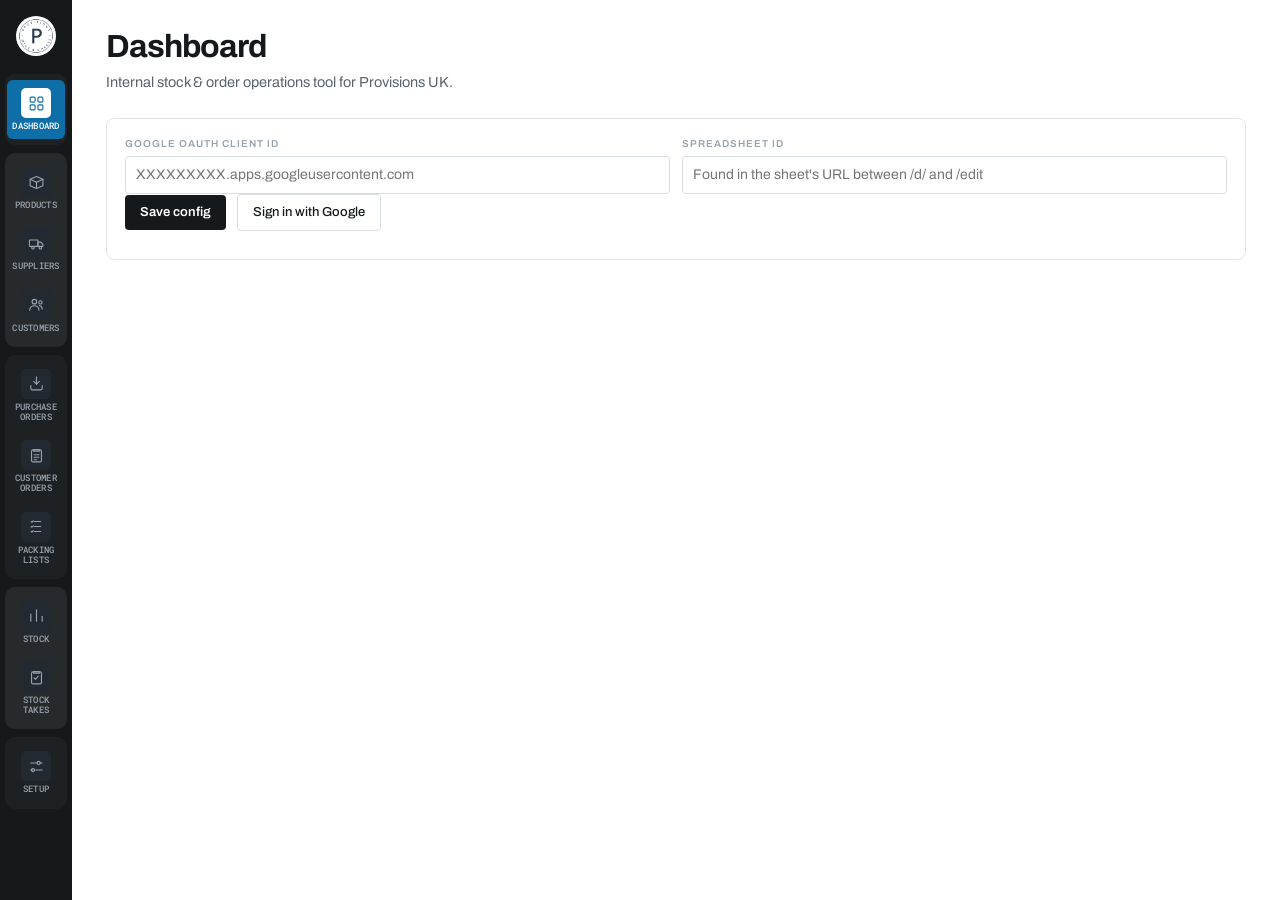
==== commit 090b761a: "Rebuild Dashboard: weekly snapshot, live deliveries/orders/stock alerts Replaces the static "Tools" " ====
--- a/index.html
+++ b/index.html
@@ -8,7 +8,7 @@
 <link rel="preconnect" href="https://fonts.googleapis.com">
 <link rel="preconnect" href="https://fonts.gstatic.com" crossorigin>
 <link href="https://fonts.googleapis.com/css2?family=Archivo:wght@400;500;600;700&family=Roboto+Mono:wght@400;500;700&display=swap" rel="stylesheet">
-<link rel="stylesheet" href="css/style.css?v=12">
+<link rel="stylesheet" href="css/style.css?v=13">
 <link rel="icon" type="image/png" href="img/favicon.png">
 </head>
 <body>
@@ -61,57 +61,57 @@
     </div>
   </div>
 
-  <div class="panel" id="upcomingCard" style="display:none;">
-    <div class="panel-h" style="border:none; background:none; padding:0 0 8px;">
-      <h3 style="text-transform:none; letter-spacing:normal; font-size:15px; color:var(--ink); font-weight:600;">Upcoming deliveries</h3>
-    </div>
-    <div id="upcomingList"></div>
-  </div>
-
-  <h2 style="margin-top:28px;">Tools</h2>
-  <div class="grid">
-    <a class="card" href="setup.html">
-      <div class="nm">Sheet Setup</div>
-      <div class="meta" style="font-family:Archivo,system-ui,sans-serif; font-size:12.5px; color:var(--steel); text-transform:none; letter-spacing:normal;">Creates the required tabs and header rows in your spreadsheet automatically. Run this first.</div>
-    </a>
-    <a class="card" href="products.html">
-      <div class="nm">Products</div>
-      <div class="meta" style="font-family:Archivo,system-ui,sans-serif; font-size:12.5px; color:var(--steel); text-transform:none; letter-spacing:normal;">Item master and per-customer-tier pricing.</div>
-    </a>
-    <a class="card" href="suppliers.html">
-      <div class="nm">Suppliers</div>
-      <div class="meta" style="font-family:Archivo,system-ui,sans-serif; font-size:12.5px; color:var(--steel); text-transform:none; letter-spacing:normal;">Who deliveries come from.</div>
-    </a>
-    <a class="card" href="customers.html">
-      <div class="nm">Customers</div>
-      <div class="meta" style="font-family:Archivo,system-ui,sans-serif; font-size:12.5px; color:var(--steel); text-transform:none; letter-spacing:normal;">Who orders go to, and their price tier.</div>
-    </a>
-    <a class="card" href="purchase-orders.html">
-      <div class="nm">Purchase Orders</div>
-      <div class="meta" style="font-family:Archivo,system-ui,sans-serif; font-size:12.5px; color:var(--steel); text-transform:none; letter-spacing:normal;">Place orders with suppliers and receive them into stock with a lot number and best-before date.</div>
-    </a>
-    <a class="card" href="stock.html">
-      <div class="nm">Stock</div>
-      <div class="meta" style="font-family:Archivo,system-ui,sans-serif; font-size:12.5px; color:var(--steel); text-transform:none; letter-spacing:normal;">Real-time availability by product and by batch, computed from Deliveries minus Allocations.</div>
-    </a>
-    <a class="card" href="stock-take.html">
-      <div class="nm">Stock Take</div>
-      <div class="meta" style="font-family:Archivo,system-ui,sans-serif; font-size:12.5px; color:var(--steel); text-transform:none; letter-spacing:normal;">Count physical stock against the system, with a rapid one-item-at-a-time mode and a printable checklist.</div>
-    </a>
-    <a class="card" href="orders.html">
-      <div class="nm">Orders</div>
-      <div class="meta" style="font-family:Archivo,system-ui,sans-serif; font-size:12.5px; color:var(--steel); text-transform:none; letter-spacing:normal;">Customer orders, order lines, and stock allocated to specific batches.</div>
-    </a>
-    <a class="card" href="lists.html">
-      <div class="nm">Lists</div>
-      <div class="meta" style="font-family:Archivo,system-ui,sans-serif; font-size:12.5px; color:var(--steel); text-transform:none; letter-spacing:normal;">Picking, cutting, and packing lists generated per order — printable for the warehouse floor.</div>
-    </a>
-  </div>
-
-  <h2 style="margin-top:28px;">What's next</h2>
-  <div class="note info">
-    Customer delivery-routing is next, once there's enough customer/order history to make route
-    suggestions worthwhile.
+  <div id="dashCard" style="display:none;">
+
+    <!-- This week's snapshot — week-scoped; the switcher only affects this band -->
+    <div class="section-gap week-band">
+      <div class="week-bar">
+        <button type="button" class="wk-btn" id="wkPrev" aria-label="Previous week"><svg viewBox="0 0 24 24" fill="none" stroke="currentColor" stroke-width="2" stroke-linecap="round" stroke-linejoin="round"><path d="M15 6l-6 6 6 6"/></svg></button>
+        <div><span class="kicker" id="wkKicker">This week</span></div>
+        <button type="button" class="wk-btn" id="wkNext" aria-label="Next week"><svg viewBox="0 0 24 24" fill="none" stroke="currentColor" stroke-width="2" stroke-linecap="round" stroke-linejoin="round"><path d="M9 6l6 6-6 6"/></svg></button>
+        <a href="#" class="wk-jump" id="wkJump" style="display:none;">Jump to this week <svg viewBox="0 0 24 24" fill="none" stroke="currentColor" stroke-width="2" stroke-linecap="round" stroke-linejoin="round"><path d="M9 6l6 6-6 6"/></svg></a>
+      </div>
+      <h2 style="font-size:22px; margin-bottom:16px;" id="wkHeading">This week's snapshot</h2>
+      <div class="row" id="wkStats" style="margin-bottom:2px;"></div>
+    </div>
+
+    <div class="live-divider"><span class="kicker">Right now</span></div>
+    <p class="live-sub">Deliveries, orders and stock levels below always reflect the current moment — they don't move with the week switcher above.</p>
+
+    <!-- Upcoming deliveries -->
+    <div class="section-gap">
+      <div class="panel" id="upcomingCard">
+        <div class="panel-h"><h3>Upcoming deliveries</h3></div>
+        <div id="upcomingList"></div>
+      </div>
+    </div>
+
+    <!-- Customer orders -->
+    <div class="section-gap">
+      <div class="panel">
+        <div class="panel-h">
+          <h3>Customer orders</h3>
+          <a href="orders.html" class="btn sm" style="margin-left:auto;">+ New customer order</a>
+        </div>
+        <div id="custOrdersList"></div>
+      </div>
+    </div>
+
+    <!-- Stock alerts -->
+    <div class="section-gap">
+      <h2 style="font-size:22px; margin-bottom:16px;">Stock alerts</h2>
+      <div class="two-col">
+        <div class="panel" style="margin-bottom:0;">
+          <div class="panel-h"><h3>Expiring this week</h3><span class="code" id="expiringCount" style="margin-left:auto;"></span></div>
+          <div id="expiringList"></div>
+        </div>
+        <div class="panel" style="margin-bottom:0;">
+          <div class="panel-h"><h3>Low stock</h3><span class="code" id="lowStockCount" style="margin-left:auto;"></span></div>
+          <div id="lowStockList"></div>
+        </div>
+      </div>
+    </div>
+
   </div>
 </main>
 
@@ -155,50 +155,294 @@
     return `${fmtDateShort(s)} – ${fmtDateShort(e)}`;
   }
 
-  // Purchase orders still awaiting delivery, soonest expected first — a
-  // quick "what's arriving and roughly when" glance without leaving the
-  // Dashboard. See purchase-orders.html for the full workflow.
-  async function loadUpcoming() {
+  // ---- week helpers — weeks run Monday–Sunday; offset 0 = the week
+  // containing today, negative = past, positive = future ----
+
+  function mondayOf(date) {
+    const d = new Date(date);
+    const day = d.getDay(); // 0 Sun .. 6 Sat
+    d.setDate(d.getDate() + (day === 0 ? -6 : 1 - day));
+    d.setHours(0, 0, 0, 0);
+    return d;
+  }
+
+  function weekRange(offset) {
+    const start = mondayOf(new Date());
+    start.setDate(start.getDate() + offset * 7);
+    const end = new Date(start);
+    end.setDate(start.getDate() + 6);
+    return { start, end };
+  }
+
+  // Local-date ISO string (not toISOString, which converts to UTC and can
+  // shift the date near midnight in a +ve timezone like BST).
+  function isoDate(d) {
+    return `${d.getFullYear()}-${String(d.getMonth() + 1).padStart(2, '0')}-${String(d.getDate()).padStart(2, '0')}`;
+  }
+
+  function fmtWeekRange(start, end) {
+    const sameMonth = start.getMonth() === end.getMonth();
+    const s = start.toLocaleDateString('en-GB', sameMonth ? { day: 'numeric' } : { day: 'numeric', month: 'short' });
+    const e = end.toLocaleDateString('en-GB', { day: 'numeric', month: 'short' });
+    return `${s}–${e}`;
+  }
+
+  function dateInRange(dateStr, startIso, endIso) {
+    return !!dateStr && dateStr >= startIso && dateStr <= endIso;
+  }
+
+  function rangesOverlap(aStart, aEnd, bStart, bEnd) {
+    return aStart <= bEnd && (aEnd || aStart) >= bStart;
+  }
+
+  function daysUntil(dateStr) {
+    const target = new Date(dateStr + 'T00:00:00');
+    const today = new Date();
+    today.setHours(0, 0, 0, 0);
+    return Math.round((target - today) / 86400000);
+  }
+
+  // ---- icons (stroke-based, 24px grid, matches the sidebar's rail icons) ----
+  const ICON_CHEVRON = `<svg viewBox="0 0 24 24" fill="none" stroke="currentColor" stroke-width="2" stroke-linecap="round" stroke-linejoin="round"><path d="M9 6l6 6-6 6"/></svg>`;
+  const ICON_CLOCK = `<svg viewBox="0 0 24 24" fill="none" stroke="currentColor" stroke-width="2" stroke-linecap="round" stroke-linejoin="round"><circle cx="12" cy="12" r="8.5"/><path d="M12 7.5v5l3.2 2"/></svg>`;
+  const ICON_CHECK = `<svg viewBox="0 0 24 24" fill="none" stroke="currentColor" stroke-width="2.2" stroke-linecap="round" stroke-linejoin="round"><path d="M20 6L9 17l-5-5"/></svg>`;
+  const ICON_BOX = `<svg viewBox="0 0 24 24" fill="none" stroke="currentColor" stroke-width="1.6" stroke-linecap="round" stroke-linejoin="round"><path d="M3 7.5l9-4 9 4-9 4-9-4z"/><path d="M3 7.5v9l9 4 9-4v-9"/><path d="M12 11.5v9"/></svg>`;
+  const ICON_CLIPBOARD = `<svg viewBox="0 0 24 24" fill="none" stroke="currentColor" stroke-width="1.6" stroke-linecap="round" stroke-linejoin="round"><rect x="5" y="4" width="14" height="17" rx="2"/><path d="M9 3.5h6a1 1 0 0 1 1 1V6H8V4.5a1 1 0 0 1 1-1z"/><path d="M8.5 11h7M8.5 14.5h7M8.5 18h4"/></svg>`;
+  const ICON_CHECK_CIRCLE = `<svg viewBox="0 0 24 24" fill="none" stroke="currentColor" stroke-width="1.6" stroke-linecap="round" stroke-linejoin="round"><circle cx="12" cy="12" r="8.5"/><path d="M8.5 12.3l2.3 2.3 4.7-5"/></svg>`;
+  const ICON_STOCK = `<svg viewBox="0 0 24 24" fill="none" stroke="currentColor" stroke-width="1.6" stroke-linecap="round" stroke-linejoin="round"><path d="M4 20V10"/><path d="M12 20V4"/><path d="M20 20v-7"/></svg>`;
+
+  // ---- dashboard data + rendering ----
+
+  let weekOffset = 0;
+  let dash = null; // cached load — week nav re-renders from this without refetching
+
+  async function loadDashboard() {
     const cfg = getStoredConfig();
     const token = tryResumeSession();
-    const card = document.getElementById('upcomingCard');
+    const card = document.getElementById('dashCard');
     if (!token || !cfg.spreadsheetId) { card.style.display = 'none'; return; }
     card.style.display = 'block';
+    setStatus('Loading dashboard...');
+    try {
+      const [productRows, deliveryRows, allocationRows, poRows, polRows, orderRows, lineRows] = await Promise.all([
+        sheetsGet(cfg.spreadsheetId, 'Products!A:Z', token),
+        sheetsGet(cfg.spreadsheetId, 'Deliveries!A:Z', token),
+        sheetsGet(cfg.spreadsheetId, 'Allocations!A:Z', token),
+        sheetsGet(cfg.spreadsheetId, 'PurchaseOrders!A:Z', token),
+        sheetsGet(cfg.spreadsheetId, 'PurchaseOrderLines!A:Z', token),
+        sheetsGet(cfg.spreadsheetId, 'Orders!A:Z', token),
+        sheetsGet(cfg.spreadsheetId, 'OrderLines!A:Z', token)
+      ]);
+
+      const products = toObjects(productRows);
+      const productByCode = {};
+      products.forEach(p => { productByCode[p['Product code']] = p; });
+
+      // Batches currently in stock — Deliveries minus Allocations per
+      // product+lot, same computation as the Stock page.
+      const batchMap = {};
+      const bKey = (code, batch) => `${code} ${batch}`;
+      toObjects(deliveryRows).forEach(d => {
+        const k = bKey(d['PRODUCT CODE'], d['BATCH/LOT NUMBER']);
+        if (!batchMap[k]) batchMap[k] = { code: d['PRODUCT CODE'], batch: d['BATCH/LOT NUMBER'], unit: d.UNIT || 'kg', bbe: d['BEST BEFORE DATE'], received: 0, allocated: 0 };
+        batchMap[k].received += parseFloat(d['QTY RECEIVED']) || 0;
+        if (d['BEST BEFORE DATE'] && (!batchMap[k].bbe || d['BEST BEFORE DATE'] < batchMap[k].bbe)) batchMap[k].bbe = d['BEST BEFORE DATE'];
+      });
+      toObjects(allocationRows).forEach(a => {
+        const k = bKey(a['PRODUCT CODE'], a['BATCH/LOT NUMBER']);
+        if (batchMap[k]) batchMap[k].allocated += parseFloat(a['QTY ALLOCATED']) || 0;
+      });
+      const batches = Object.values(batchMap)
+        .map(b => ({ ...b, remaining: b.received - b.allocated }))
+        .filter(b => b.remaining > 0.0001);
+
+      const onHandByCode = {};
+      batches.forEach(b => { onHandByCode[b.code] = (onHandByCode[b.code] || 0) + b.remaining; });
+
+      const poLineCountById = {};
+      toObjects(polRows).forEach(l => { poLineCountById[l['PO ID']] = (poLineCountById[l['PO ID']] || 0) + 1; });
+      const orderLineCountById = {};
+      toObjects(lineRows).forEach(l => { orderLineCountById[l['ORDER ID']] = (orderLineCountById[l['ORDER ID']] || 0) + 1; });
+
+      dash = {
+        products, productByCode, batches, onHandByCode,
+        purchaseOrders: toObjects(poRows), poLineCountById,
+        orders: toObjects(orderRows), orderLineCountById
+      };
+
+      renderWeekBand();
+      renderUpcomingDeliveries();
+      renderCustomerOrders();
+      renderStockAlerts();
+      setStatus('Dashboard loaded.', 'ok');
+    } catch (err) {
+      setStatus('Error loading dashboard: ' + err.message, 'error');
+    }
+  }
+
+  // Week-scoped: everything in this band re-filters to the selected week.
+  function renderWeekBand() {
+    if (!dash) return;
+    const { start, end } = weekRange(weekOffset);
+    const startIso = isoDate(start), endIso = isoDate(end);
+    const isCurrent = weekOffset === 0;
+
+    const kicker = document.getElementById('wkKicker');
+    kicker.textContent = isCurrent ? `This week · ${fmtWeekRange(start, end)}` : `Week of ${fmtWeekRange(start, end)}`;
+    kicker.classList.toggle('away', !isCurrent);
+    document.getElementById('wkHeading').textContent = isCurrent ? "This week's snapshot" : `Snapshot — week of ${fmtWeekRange(start, end)}`;
+    document.getElementById('wkJump').style.display = isCurrent ? 'none' : 'inline-flex';
+
+    const ordersInWeek = dash.orders.filter(o => dateInRange(o['DELIVERY DATE'], startIso, endIso));
+    const pending = ordersInWeek.filter(o => (o.STATUS || 'New') === 'New').length;
+    const confirmed = ordersInWeek.length - pending;
+
+    const deliveriesExpected = dash.purchaseOrders.filter(po => {
+      if (po.STATUS === 'Cancelled') return false;
+      const s = po['EXPECTED START DATE'];
+      if (!s) return false;
+      return rangesOverlap(s, po['EXPECTED END DATE'] || s, startIso, endIso);
+    }).length;
+
+    const lotsExpiring = dash.batches.filter(b => dateInRange(b.bbe, startIso, endIso)).length;
+
+    document.getElementById('wkStats').innerHTML = `
+      <div class="stat"><span class="l">Customer orders</span><span class="n">${ordersInWeek.length}</span></div>
+      <div class="stat"><span class="l">Pending</span><span class="n">${pending}</span></div>
+      <div class="stat"><span class="l">Confirmed</span><span class="n">${confirmed}</span></div>
+      <div class="stat"><span class="l">Deliveries expected</span><span class="n">${deliveriesExpected}</span></div>
+      <div class="stat${lotsExpiring > 0 ? ' bad' : ''}"><span class="l">Lots expiring</span><span class="n">${lotsExpiring}</span></div>
+    `;
+  }
+
+  // Live: purchase orders still awaiting delivery, soonest expected first.
+  function renderUpcomingDeliveries() {
     const list = document.getElementById('upcomingList');
-    try {
-      const [poRows, polRows] = await Promise.all([
-        sheetsGet(cfg.spreadsheetId, 'PurchaseOrders!A:Z', token),
-        sheetsGet(cfg.spreadsheetId, 'PurchaseOrderLines!A:Z', token)
-      ]);
-      const pos = toObjects(poRows).filter(o => o.STATUS === 'Ordered' || !o.STATUS);
-      pos.sort((a, b) => (a['EXPECTED START DATE'] || '9999').localeCompare(b['EXPECTED START DATE'] || '9999'));
-      const countByPoId = {};
-      toObjects(polRows).forEach(l => { countByPoId[l['PO ID']] = (countByPoId[l['PO ID']] || 0) + 1; });
-
-      if (!pos.length) {
-        list.innerHTML = `<div class="empty" style="padding:14px;">Nothing on order right now.</div>`;
-        return;
-      }
-      list.innerHTML = pos.map(po => `
-        <div class="bk-line">
-          <div class="t"><strong>${escapeHtml(po.SUPPLIER)}</strong><span class="muted">${escapeHtml(po.ID)}</span></div>
-          <div style="display:flex; justify-content:space-between; margin-top:2px; color:var(--steel); font-size:12px;">
-            <span>${escapeHtml(fmtDateRange(po['EXPECTED START DATE'], po['EXPECTED END DATE']))}</span>
-            <span>${countByPoId[po.ID] || 0} item(s)</span>
-          </div>
-        </div>
-      `).join('') + `<div style="margin-top:10px;"><a href="purchase-orders.html" style="font-size:12.5px; color:var(--chill);">View all purchase orders →</a></div>`;
-    } catch (err) {
-      list.innerHTML = `<div class="note" style="margin:0;">Error loading purchase orders: ${escapeHtml(err.message)}</div>`;
+    const pos = dash.purchaseOrders
+      .filter(o => o.STATUS === 'Ordered' || !o.STATUS)
+      .sort((a, b) => (a['EXPECTED START DATE'] || '9999').localeCompare(b['EXPECTED START DATE'] || '9999'));
+
+    if (!pos.length) {
+      list.innerHTML = `
+        <div class="empty-block">
+          <div class="empty-icon">${ICON_BOX}</div>
+          <div class="empty-title">Nothing on order right now</div>
+          <div class="empty-sub">Deliveries you're expecting from suppliers will show up here.</div>
+          <a href="purchase-orders.html" class="btn ghost sm">+ New purchase order</a>
+        </div>`;
+      return;
     }
-  }
+    list.innerHTML = pos.map(po => `
+      <a class="lrow" href="purchase-orders.html">
+        <div class="lrow-body">
+          <div class="lrow-name">${escapeHtml(po.SUPPLIER)} <span class="code" style="margin-left:6px;">${escapeHtml(po.ID)}</span></div>
+          <div class="lrow-meta">${escapeHtml(fmtDateRange(po['EXPECTED START DATE'], po['EXPECTED END DATE']))} &middot; ${dash.poLineCountById[po.ID] || 0} item(s)</div>
+        </div>
+        <span class="lrow-chev">${ICON_CHEVRON}</span>
+      </a>
+    `).join('');
+  }
+
+  // Live: open (not yet Dispatched) customer orders — clicking a row deep
+  // links into orders.html and opens that exact order's detail dialog.
+  function renderCustomerOrders() {
+    const list = document.getElementById('custOrdersList');
+    const open = dash.orders
+      .filter(o => o.STATUS !== 'Dispatched')
+      .sort((a, b) => (a['DELIVERY DATE'] || '9999').localeCompare(b['DELIVERY DATE'] || '9999'));
+
+    if (!open.length) {
+      list.innerHTML = `
+        <div class="empty-block">
+          <div class="empty-icon">${ICON_CLIPBOARD}</div>
+          <div class="empty-title">No open customer orders</div>
+          <div class="empty-sub">New orders you place will show up here until they're dispatched.</div>
+          <a href="orders.html" class="btn ghost sm">+ New customer order</a>
+        </div>`;
+      return;
+    }
+    list.innerHTML = open.map(o => {
+      const pending = (o.STATUS || 'New') === 'New';
+      return `
+      <a class="lrow" href="orders.html?open=${encodeURIComponent(o.ID)}">
+        <span class="lrow-icon ${pending ? 'pending' : 'confirmed'}">${pending ? ICON_CLOCK : ICON_CHECK}</span>
+        <div class="lrow-body">
+          <div class="lrow-name">${escapeHtml(o.CUSTOMER)}</div>
+          <div class="lrow-meta">${o['DELIVERY DATE'] ? 'Delivery ' + escapeHtml(fmtDateShort(o['DELIVERY DATE'])) : 'No delivery date set'} &middot; ${dash.orderLineCountById[o.ID] || 0} item(s)</div>
+        </div>
+        <div class="lrow-side">
+          <span class="tag ${pending ? 't-warn' : 't-ok'}">${pending ? 'Pending' : 'Confirmed'}</span>
+          <span class="lrow-chev">${ICON_CHEVRON}</span>
+        </div>
+      </a>`;
+    }).join('');
+  }
+
+  // Live: expiring lots (always the real current week, independent of the
+  // week switcher above) and low stock (on-hand below each product's own
+  // Reorder threshold) — see Products for that field.
+  function renderStockAlerts() {
+    const { start, end } = weekRange(0);
+    const startIso = isoDate(start), endIso = isoDate(end);
+    const expiring = dash.batches
+      .filter(b => dateInRange(b.bbe, startIso, endIso))
+      .sort((a, b) => a.bbe.localeCompare(b.bbe));
+
+    document.getElementById('expiringCount').textContent = expiring.length || '';
+    const expList = document.getElementById('expiringList');
+    expList.innerHTML = !expiring.length ? `
+      <div class="empty-block">
+        <div class="empty-icon">${ICON_CHECK_CIRCLE}</div>
+        <div class="empty-title">Nothing expiring this week</div>
+        <div class="empty-sub">Every lot in stock has more than a week of shelf life.</div>
+      </div>` : expiring.map(b => {
+      const days = daysUntil(b.bbe);
+      const prod = dash.productByCode[b.code];
+      return `
+      <div class="arow">
+        <div>
+          <div class="arow-name">${escapeHtml(prod ? prod['Product name'] : b.code)}</div>
+          <div class="arow-sub code">Lot ${escapeHtml(b.batch)}</div>
+        </div>
+        <span class="tag ${days <= 3 ? 't-crit' : 't-warn'}">${days}d left</span>
+      </div>`;
+    }).join('');
+
+    const low = dash.products
+      .map(p => ({ p, onHand: dash.onHandByCode[p['Product code']] || 0, threshold: parseFloat(p['Reorder threshold']) }))
+      .filter(x => !isNaN(x.threshold) && x.threshold > 0 && x.onHand < x.threshold)
+      .sort((a, b) => (a.onHand - a.threshold) - (b.onHand - b.threshold));
+
+    document.getElementById('lowStockCount').textContent = low.length || '';
+    const lowList = document.getElementById('lowStockList');
+    lowList.innerHTML = !low.length ? `
+      <div class="empty-block">
+        <div class="empty-icon">${ICON_STOCK}</div>
+        <div class="empty-title">Everything's well stocked</div>
+        <div class="empty-sub">No products below their reorder threshold right now.</div>
+      </div>` : low.map(({ p, onHand }) => {
+      const unit = p['Pricing basis'] === 'Per kg' ? 'kg' : 'pc';
+      return `
+      <div class="arow">
+        <div>
+          <div class="arow-name">${escapeHtml(p['Product name'])}</div>
+          <div class="arow-sub">${escapeHtml(p.Category || '')}</div>
+        </div>
+        <span class="tag t-warn">${onHand.toFixed(unit === 'kg' ? 1 : 0)}${unit} left</span>
+      </div>`;
+    }).join('');
+  }
+
+  document.getElementById('wkPrev').addEventListener('click', () => { weekOffset--; renderWeekBand(); });
+  document.getElementById('wkNext').addEventListener('click', () => { weekOffset++; renderWeekBand(); });
+  document.getElementById('wkJump').addEventListener('click', (e) => { e.preventDefault(); weekOffset = 0; renderWeekBand(); });
 
   window.addEventListener('load', () => {
     const cfg = getStoredConfig();
     document.getElementById('clientId').value = cfg.clientId;
     document.getElementById('spreadsheetId').value = cfg.spreadsheetId;
     refreshSignedInUI();
-    loadUpcoming();
+    loadDashboard();
   });
 
   document.getElementById('saveConfigBtn').addEventListener('click', () => {
@@ -214,7 +458,7 @@
     if (!clientId) { setStatus('Paste your OAuth Client ID first.', 'error'); return; }
     tokenClient = initGoogleAuth({
       clientId,
-      onToken: () => { setStatus('Signed in — session active.', 'ok'); loadUpcoming(); },
+      onToken: () => { setStatus('Signed in — session active.', 'ok'); loadDashboard(); },
       onError: (err) => setStatus('Sign-in error: ' + err, 'error')
     });
     tokenClient.requestAccessToken();
--- a/css/style.css
+++ b/css/style.css
@@ -237,6 +237,50 @@
 .bk-tot{display:flex;justify-content:space-between;padding:5px 0;font-size:13px}
 .bk-tot.big{font-size:16px;font-weight:700;letter-spacing:-.01em;border-top:1px solid var(--line);margin-top:6px;padding-top:10px}
 .back{display:inline-flex;align-items:center;gap:6px;font-size:13px;color:var(--steel);margin-bottom:12px;text-decoration:none}
+
+/* ---- Dashboard: week-scoped snapshot band, "Right now" divider, and the
+   clickable row / two-line row / empty-state patterns used below it ---- */
+.kicker.away{color:var(--mist)}
+.week-bar{display:flex;align-items:center;gap:10px;margin-bottom:2px}
+.wk-btn{width:26px;height:26px;border-radius:5px;border:1px solid var(--line);background:var(--white);color:var(--steel);display:grid;place-items:center;cursor:pointer;flex:none}
+.wk-btn:hover{background:#F5F7F8;border-color:#C7CDD3;color:var(--ink)}
+.wk-btn svg{width:14px;height:14px}
+.wk-btn:disabled{opacity:.4;cursor:not-allowed}
+.wk-jump{margin-left:auto;font-size:12.5px;font-weight:500;display:inline-flex;align-items:center;gap:5px}
+.wk-jump svg{width:13px;height:13px}
+.week-band{background:var(--paper);border:1px solid var(--hair);border-radius:10px;padding:22px 24px 24px}
+.live-divider{display:flex;align-items:center;gap:12px;margin:40px 0 4px}
+.live-divider .kicker{margin:0}
+.live-divider::after{content:"";flex:1;height:1px;background:var(--hair)}
+.live-sub{color:var(--steel);font-size:12.5px;margin:2px 0 0;max-width:66ch}
+
+.lrow{display:flex;align-items:center;gap:13px;padding:12px 18px;border-bottom:1px solid var(--hair);cursor:pointer;text-decoration:none;color:inherit}
+.lrow:last-child{border-bottom:none}
+.lrow:hover{background:#FBFCFC}
+.lrow-icon{width:32px;height:32px;border-radius:50%;display:grid;place-items:center;flex:none}
+.lrow-icon svg{width:16px;height:16px}
+.lrow-icon.pending{background:var(--warn-bg);color:var(--warn)}
+.lrow-icon.confirmed{background:var(--ok-bg);color:var(--ok)}
+.lrow-body{flex:1;min-width:0}
+.lrow-name{font-size:14.5px;font-weight:600;letter-spacing:-.01em;color:var(--ink)}
+.lrow-meta{font-size:12.5px;color:var(--steel);margin-top:2px}
+.lrow-side{display:flex;align-items:center;gap:10px;flex:none}
+.lrow-chev{color:var(--mist)}
+.lrow-chev svg{width:15px;height:15px;display:block}
+
+.arow{display:flex;align-items:center;justify-content:space-between;gap:14px;padding:12px 18px;border-bottom:1px solid var(--hair)}
+.arow:last-child{border-bottom:none}
+.arow-name{font-size:14px;font-weight:600;color:var(--ink)}
+.arow-sub{font-size:12px;color:var(--mist);margin-top:2px}
+
+.empty-block{padding:34px 24px;text-align:center}
+.empty-icon{width:40px;height:40px;border-radius:10px;background:var(--paper);display:grid;place-items:center;margin:0 auto 14px;color:var(--mist)}
+.empty-icon svg{width:20px;height:20px}
+.empty-title{font-size:14.5px;font-weight:600;color:var(--ink);margin-bottom:4px}
+.empty-sub{font-size:12.5px;color:var(--steel);margin-bottom:16px}
+
+.two-col{display:grid;grid-template-columns:repeat(2, minmax(0, 1fr));gap:20px}
+@media (max-width:900px){.two-col{grid-template-columns:1fr}}
 .back:hover{color:var(--ink)}
 .empty{padding:52px 24px;text-align:center;color:var(--steel);font-size:13.5px;line-height:1.5}
 .empty strong{display:block;font-size:19px;font-weight:700;letter-spacing:-.02em;color:var(--ink);margin-bottom:6px}
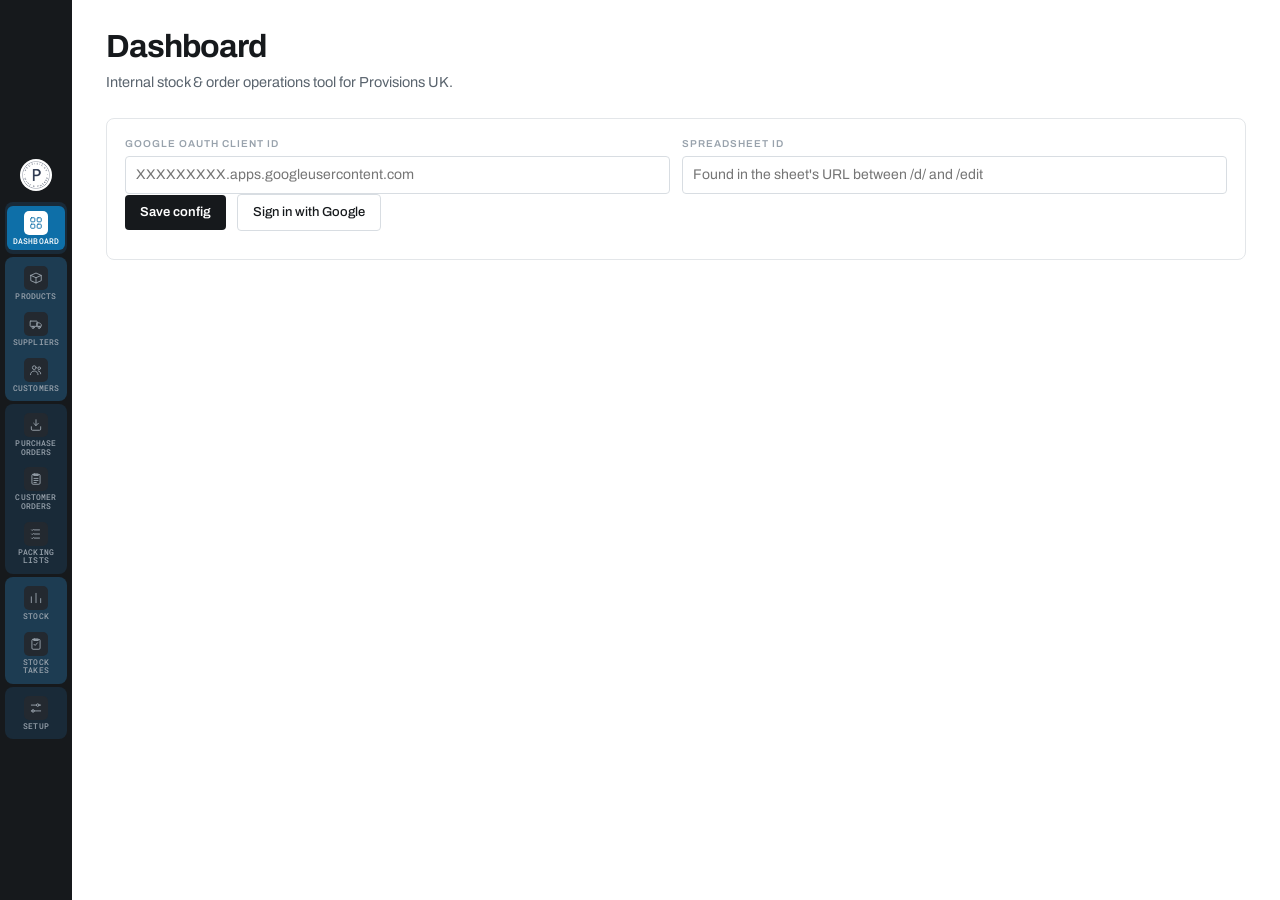
==== commit cc4bb539: "Add signed-in user badge + logout, rework order creation flow, drop sample data Show who's signed in" ====
--- a/index.html
+++ b/index.html
@@ -8,10 +8,15 @@
 <link rel="preconnect" href="https://fonts.googleapis.com">
 <link rel="preconnect" href="https://fonts.gstatic.com" crossorigin>
 <link href="https://fonts.googleapis.com/css2?family=Archivo:wght@400;500;600;700&family=Roboto+Mono:wght@400;500;700&display=swap" rel="stylesheet">
-<link rel="stylesheet" href="css/style.css?v=13">
+<link rel="stylesheet" href="css/style.css?v=15">
 <link rel="icon" type="image/png" href="img/favicon.png">
 </head>
 <body>
+
+<div class="user-badge no-print" id="userBadge" style="display:none;">
+  <span class="user-badge-name" id="userBadgeName"></span>
+  <button type="button" class="user-badge-logout" id="userBadgeLogout">Log out</button>
+</div>
 
 <div class="app-sidebar">
   <a class="brand" href="index.html" title="Provisions UK"><img src="img/logo.png" alt="Provisions"></a>
@@ -43,7 +48,7 @@
   <h2>Dashboard</h2>
   <p class="sub">Internal stock &amp; order operations tool for Provisions UK.</p>
 
-  <div class="panel">
+  <div class="panel" id="authPanel">
     <div class="panel-b" id="authArea">
       <div class="inline">
         <div class="field">
@@ -115,7 +120,7 @@
   </div>
 </main>
 
-<script src="js/config.js?v=1"></script>
+<script src="js/config.js?v=2"></script>
 <script src="js/sheets.js?v=1"></script>
 <script src="js/util.js?v=1"></script>
 <script>
@@ -130,9 +135,14 @@
 
   function refreshSignedInUI() {
     const token = tryResumeSession();
+    const authPanel = document.getElementById('authPanel');
     if (token) {
       setStatus('Signed in — session active.', 'ok');
+      authPanel.style.display = 'none';
+    } else {
+      authPanel.style.display = '';
     }
+    initUserBadge();
   }
 
   // Turns a sheet's [header, ...rows] into plain objects keyed by header text.
@@ -458,7 +468,12 @@
     if (!clientId) { setStatus('Paste your OAuth Client ID first.', 'error'); return; }
     tokenClient = initGoogleAuth({
       clientId,
-      onToken: () => { setStatus('Signed in — session active.', 'ok'); loadDashboard(); },
+      onToken: () => {
+        setStatus('Signed in — session active.', 'ok');
+        document.getElementById('authPanel').style.display = 'none';
+        initUserBadge();
+        loadDashboard();
+      },
       onError: (err) => setStatus('Sign-in error: ' + err, 'error')
     });
     tokenClient.requestAccessToken();
--- a/css/style.css
+++ b/css/style.css
@@ -33,28 +33,33 @@
 ::selection{background:var(--chill-bg)}
 
 /* ---- chrome: left icon rail, ink palette (unchanged) */
-.app-sidebar{position:fixed;top:0;left:0;bottom:0;width:72px;background:var(--ink);display:flex;flex-direction:column;align-items:center;gap:4px;padding:16px 0 20px;overflow-y:auto;z-index:20}
-.app-sidebar .brand{display:grid;place-items:center;width:40px;height:40px;margin-bottom:14px;border-radius:50%;background:#fff;text-decoration:none;flex-shrink:0;overflow:hidden}
+.user-badge{position:fixed;top:16px;right:24px;z-index:25;display:flex;align-items:center;gap:10px;background:var(--paper);border:1px solid var(--line);border-radius:20px;padding:6px 8px 6px 14px;font-size:12.5px;color:var(--steel)}
+.user-badge .user-badge-name{font-weight:600;color:var(--ink);max-width:220px;overflow:hidden;text-overflow:ellipsis;white-space:nowrap}
+.user-badge .user-badge-logout{background:none;border:1px solid var(--line);border-radius:14px;padding:4px 10px;font-size:11.5px;font-weight:500;color:var(--steel);cursor:pointer;width:auto}
+.user-badge .user-badge-logout:hover{color:var(--ink);border-color:var(--mist)}
+
+.app-sidebar{position:fixed;top:0;left:0;bottom:0;width:72px;background:var(--ink);display:flex;flex-direction:column;align-items:center;justify-content:center;gap:3px;padding:10px 0 12px;overflow-y:auto;z-index:20}
+.app-sidebar .brand{display:grid;place-items:center;width:32px;height:32px;margin-bottom:8px;border-radius:50%;background:#fff;text-decoration:none;flex-shrink:0;overflow:hidden}
 .app-sidebar .brand img{width:100%;height:100%;display:block}
-.app-nav{display:flex;flex-direction:column;align-items:center;gap:8px;width:100%;padding:0 5px}
-.nav-group{display:flex;flex-direction:column;align-items:center;gap:2px;width:100%;padding:6px 0;border-radius:10px}
-.nav-group:nth-of-type(odd){background:rgba(255,255,255,.035)}
-.nav-group:nth-of-type(even){background:rgba(255,255,255,.075)}
-.app-nav a{display:flex;flex-direction:column;align-items:center;gap:3px;width:58px;padding:8px 2px;border-radius:6px;text-decoration:none;color:var(--mist);transition:background .12s ease,color .12s ease}
+.app-nav{display:flex;flex-direction:column;align-items:center;gap:3px;width:100%;padding:0 5px}
+.nav-group{display:flex;flex-direction:column;align-items:center;gap:1px;width:100%;padding:4px 0;border-radius:8px}
+.nav-group:nth-of-type(odd){background:rgba(46,133,196,.16)}
+.nav-group:nth-of-type(even){background:rgba(46,133,196,.32)}
+.app-nav a{display:flex;flex-direction:column;align-items:center;gap:2px;width:58px;padding:5px 2px;border-radius:6px;text-decoration:none;color:var(--mist);transition:background .12s ease,color .12s ease}
 .app-nav a:hover{background:#232930;color:#fff}
 .app-nav a[aria-current=page]{background:var(--chill);color:#fff}
 .app-nav a[aria-current=page] .rail-icon{background:#fff;color:var(--chill)}
-.rail-icon{display:grid;place-items:center;width:30px;height:30px;border-radius:5px;background:#232930;color:inherit}
-.rail-icon svg{width:17px;height:17px}
-.rail-label{font-family:'Roboto Mono',monospace;font-size:8.5px;font-weight:500;letter-spacing:.03em;text-transform:uppercase;text-align:center;line-height:1.2}
+.rail-icon{display:grid;place-items:center;width:24px;height:24px;border-radius:5px;background:#232930;color:inherit}
+.rail-icon svg{width:14px;height:14px}
+.rail-label{font-family:'Roboto Mono',monospace;font-size:7.5px;font-weight:500;letter-spacing:.02em;text-transform:uppercase;text-align:center;line-height:1.15}
 main{padding:30px 34px 44px;max-width:1500px;margin:0 auto 0 72px}
 @media (max-width:640px){
   .app-sidebar{width:56px}
-  .app-sidebar .brand{width:28px;height:28px;font-size:13px}
-  .app-nav a{width:48px;padding:6px 2px}
-  .rail-icon{width:24px;height:24px}
-  .rail-icon svg{width:14px;height:14px}
-  .rail-label{font-size:7.5px}
+  .app-sidebar .brand{width:26px;height:26px;font-size:13px;margin-bottom:6px}
+  .app-nav a{width:48px;padding:4px 2px}
+  .rail-icon{width:22px;height:22px}
+  .rail-icon svg{width:13px;height:13px}
+  .rail-label{font-size:7px}
   main{margin-left:56px!important;padding:18px 14px}
 }
 
@@ -85,6 +90,8 @@
 td.cell-editable:hover{background:var(--chill-bg)}
 td.cell-editable input,td.cell-editable select{padding:4px 6px}
 td img{border-radius:3px}
+.note-icon{display:inline-flex;color:var(--mist);cursor:help;vertical-align:middle}
+.note-icon:hover{color:var(--chill)}
 
 /* Category group rows — emitted by initCrudTable's `groupBy` option. */
 tr.group td{padding:26px 12px 8px;border-bottom:2px solid var(--ink);background:var(--white)}
